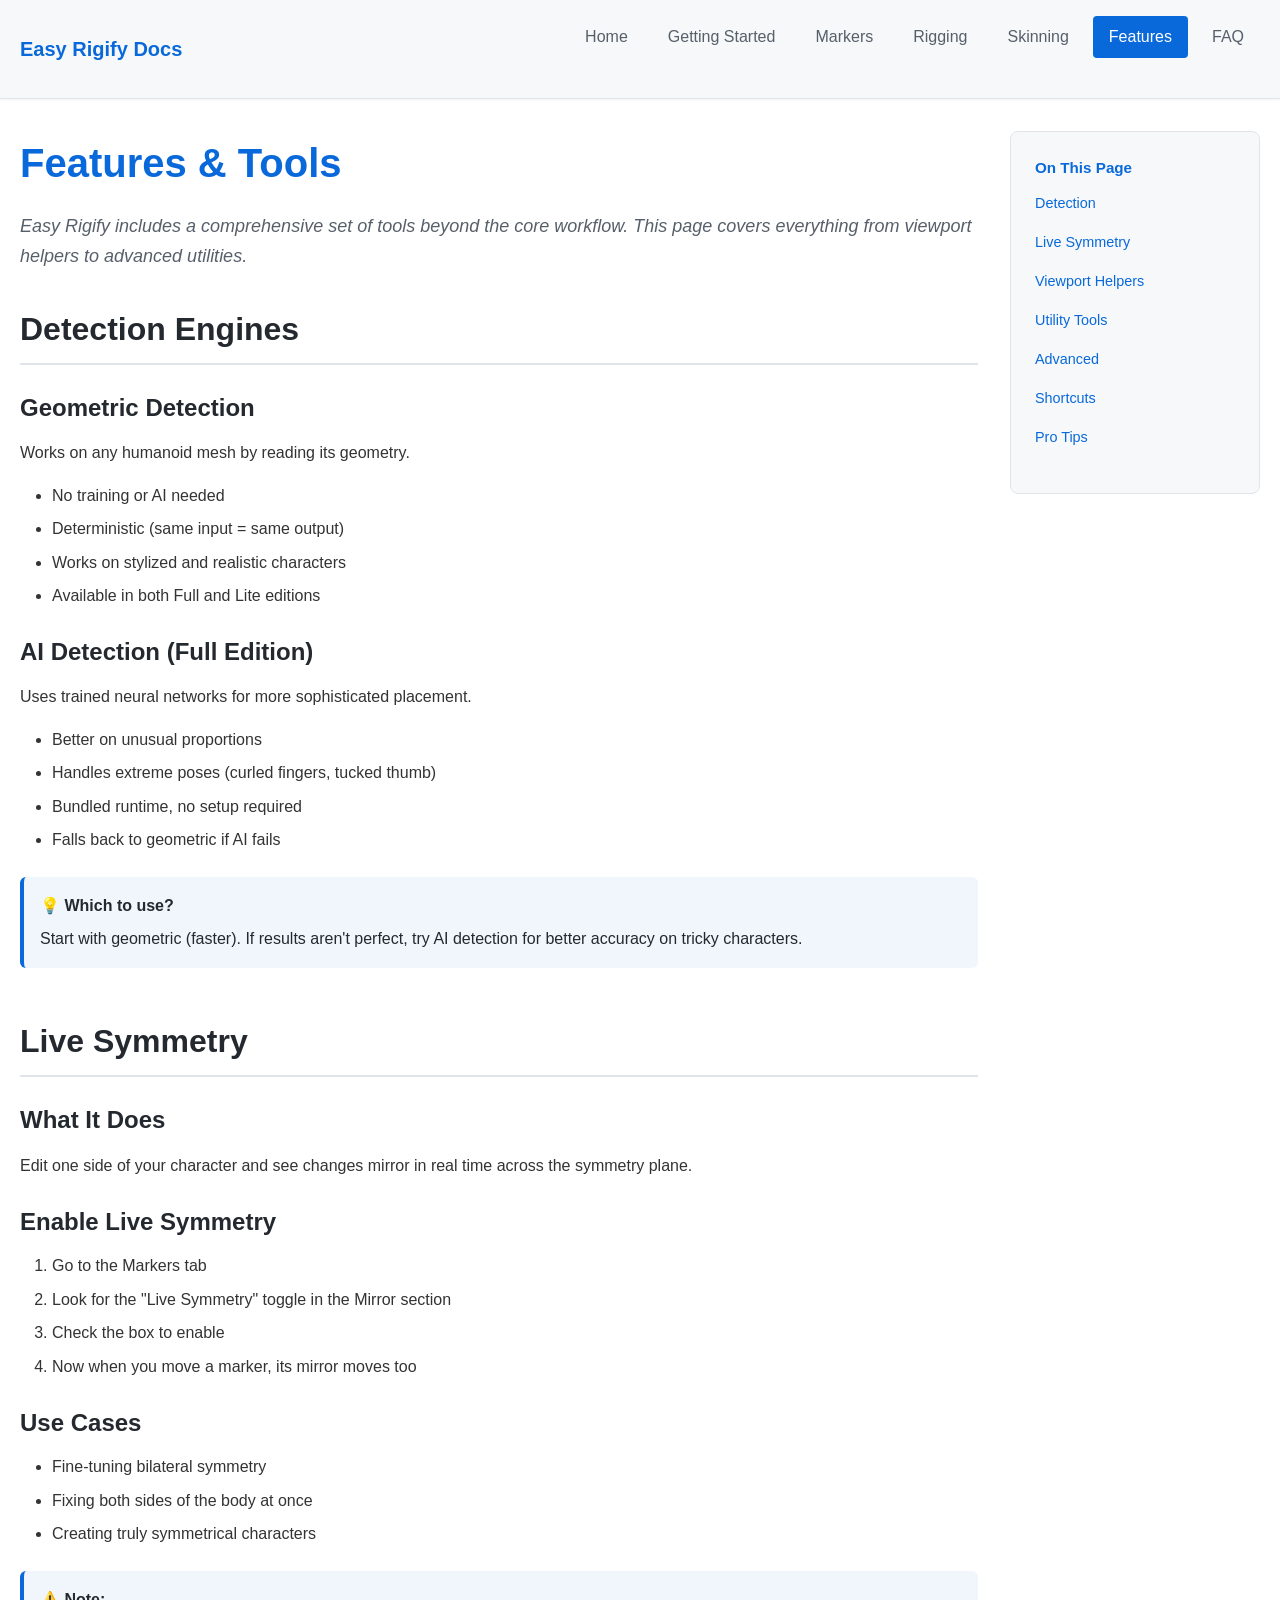
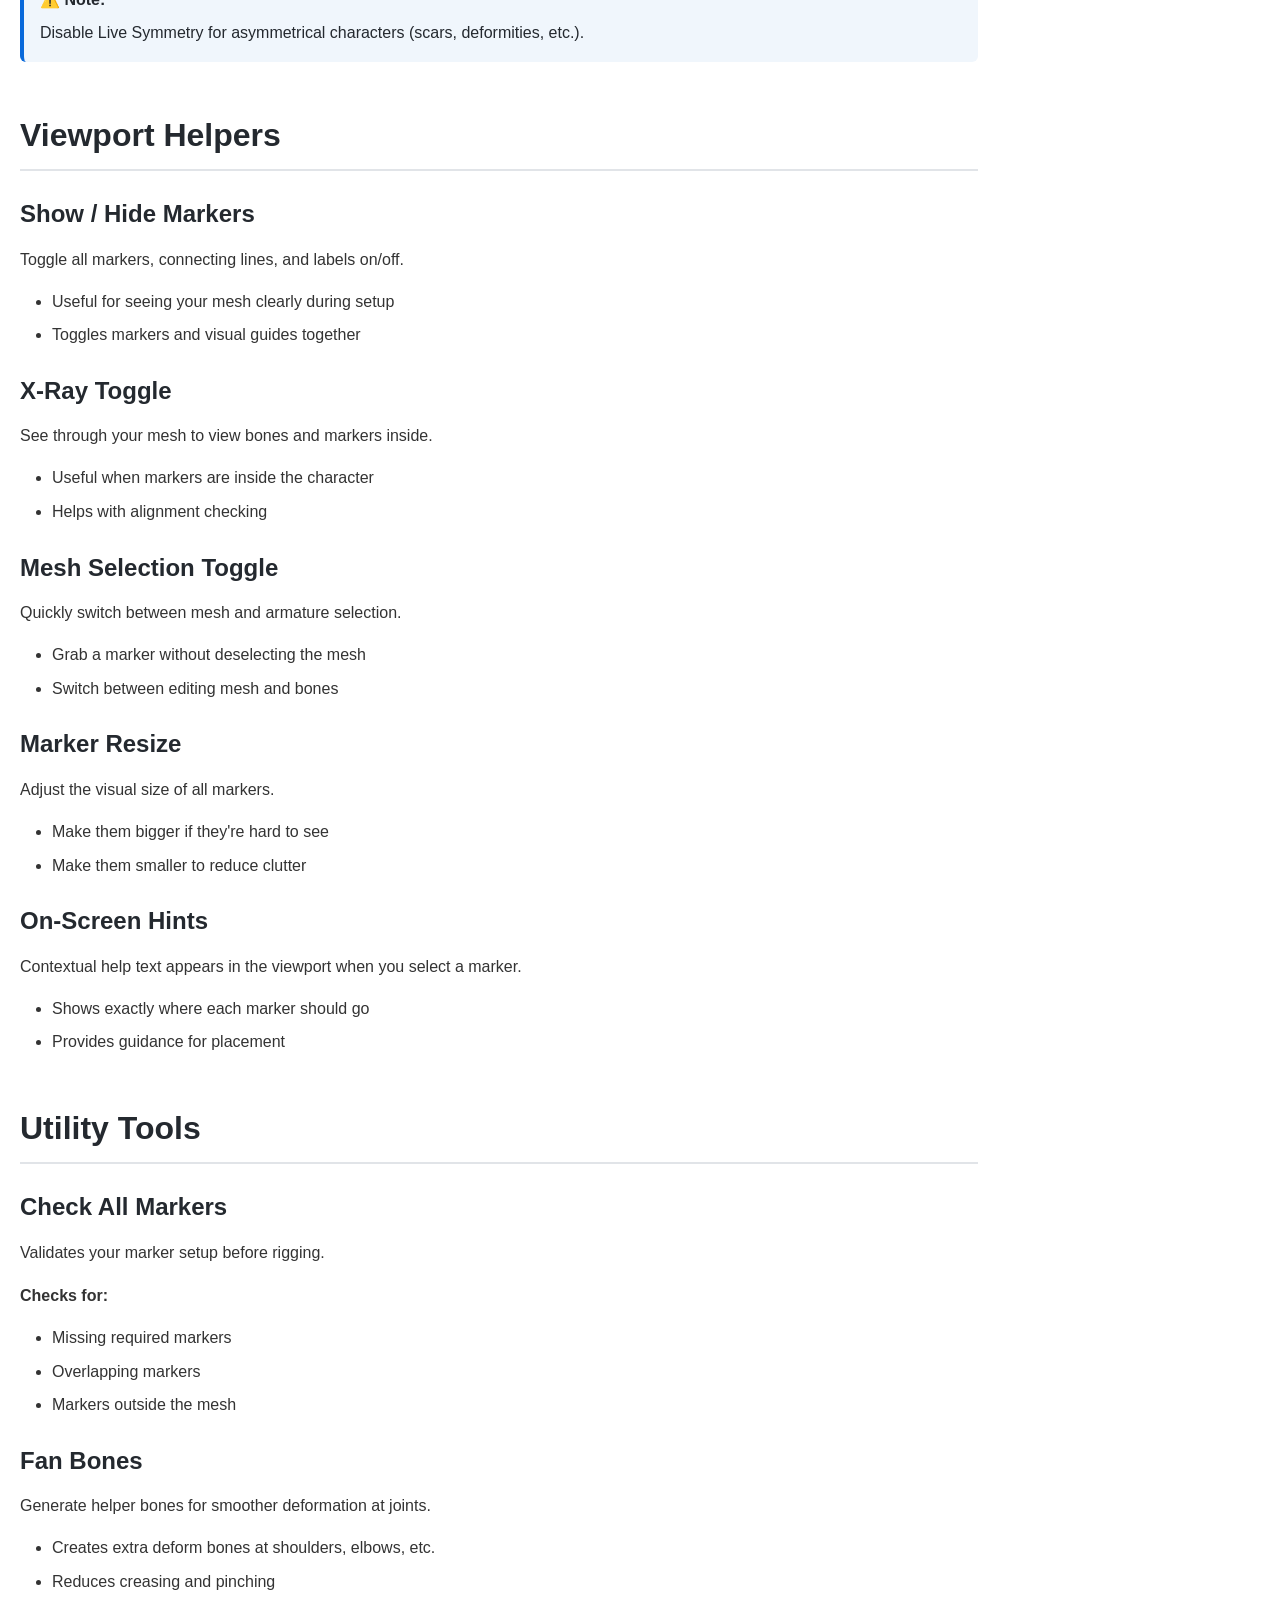
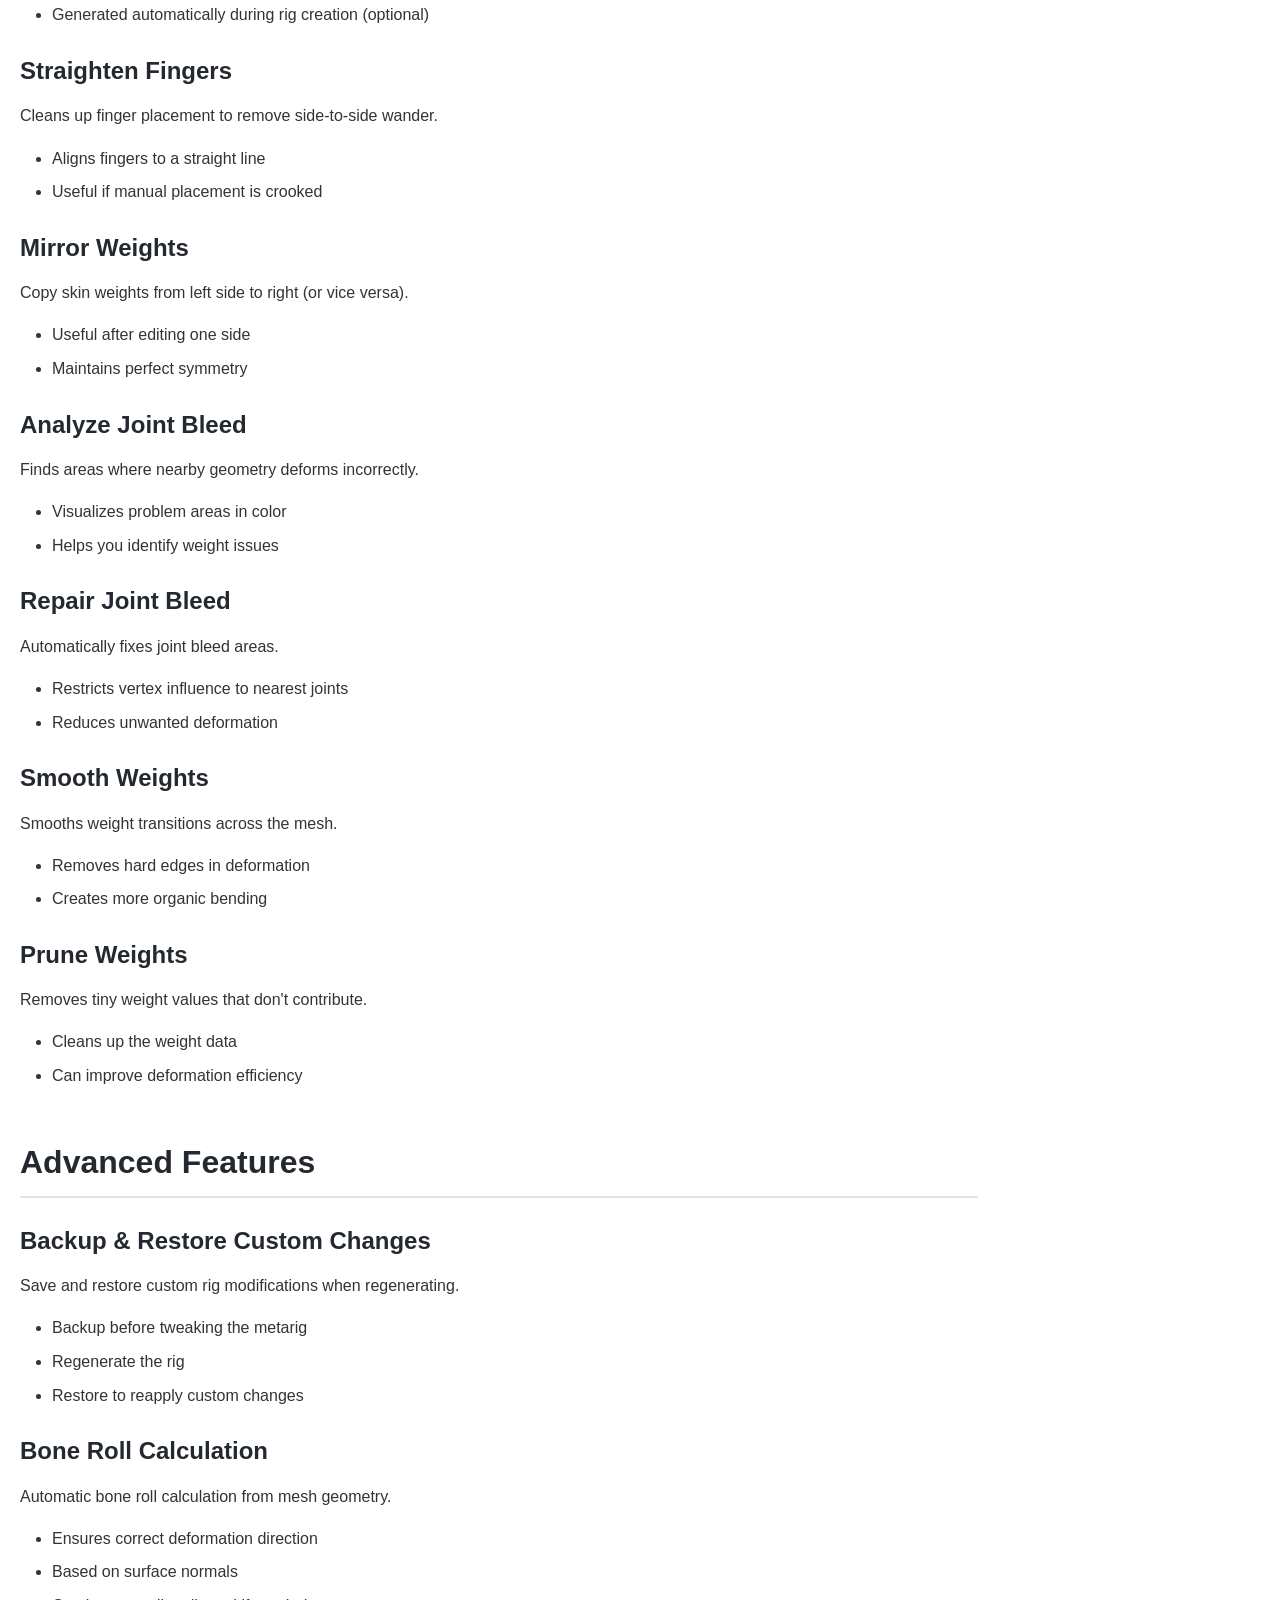
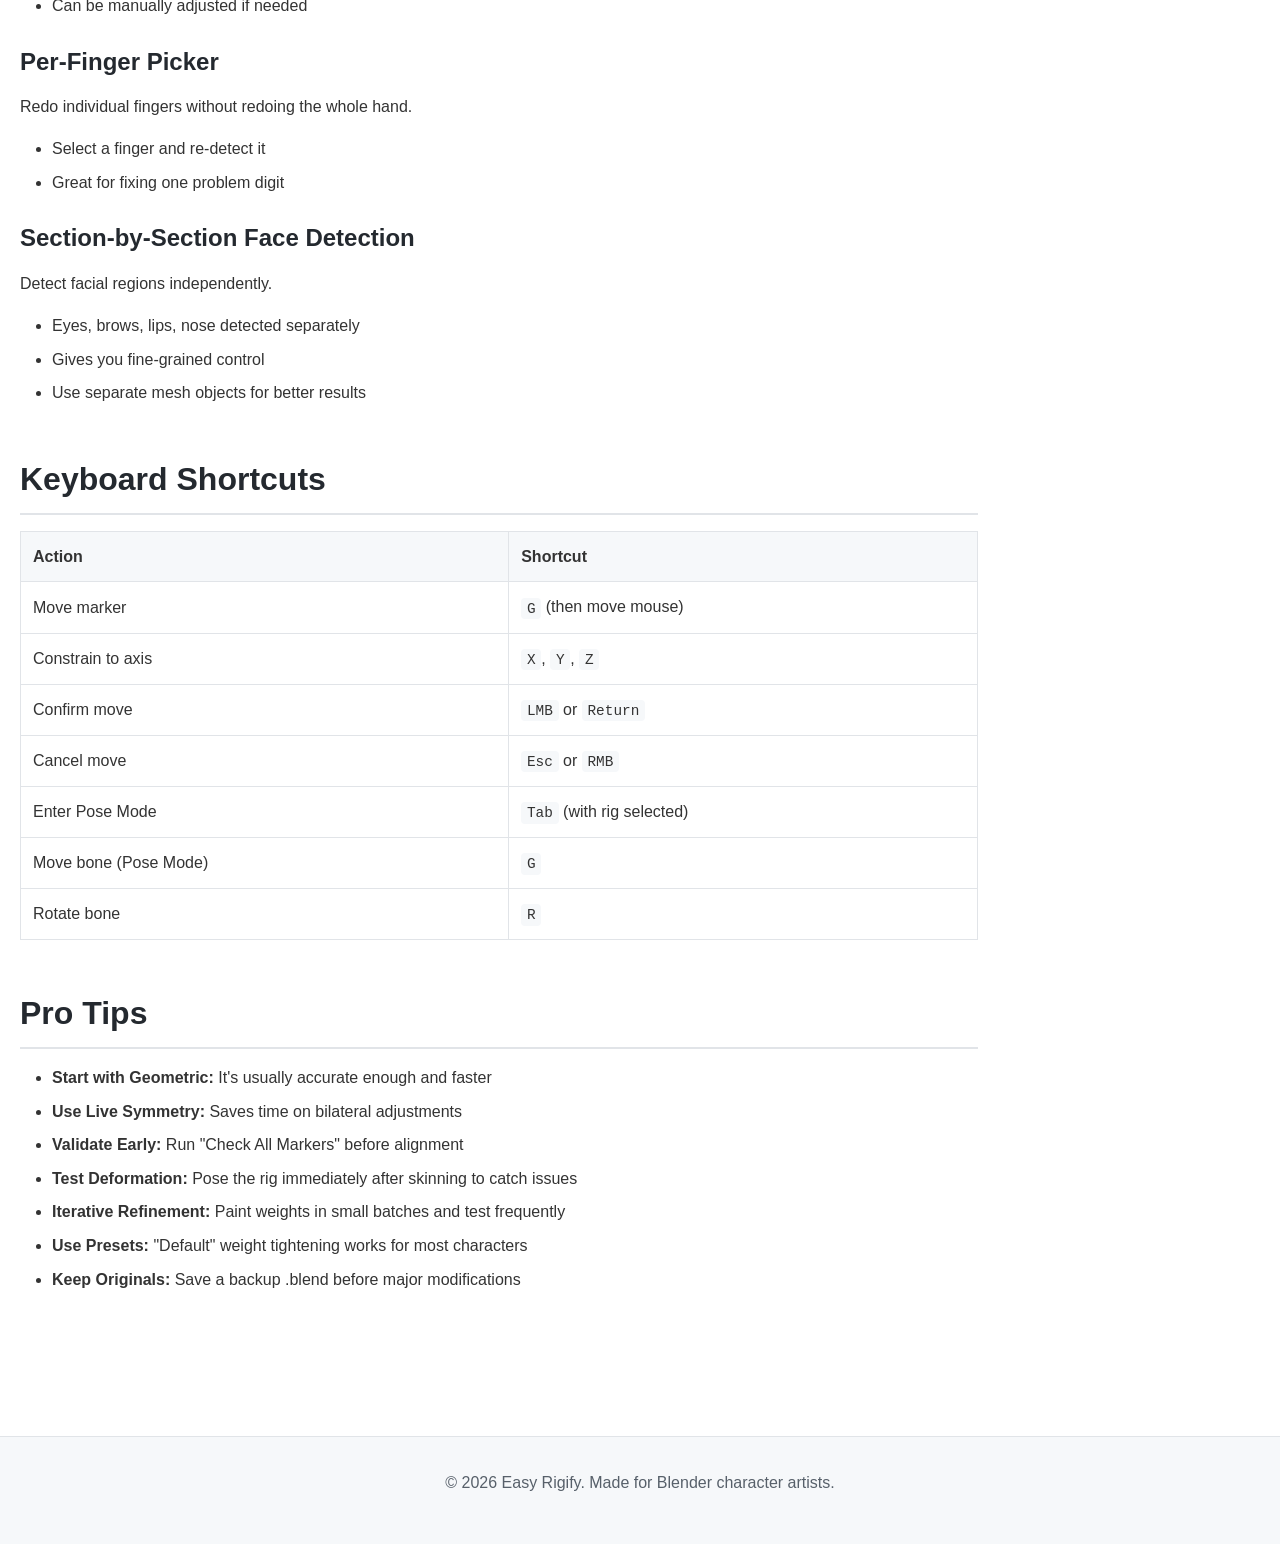
==== docs/features.html @ a33fd64e "Build comprehensive documentation site - Full documentation site with 7 pages:   * Home/intro page w" ====
<!DOCTYPE html>
<html lang="en">
<head>
    <meta charset="UTF-8">
    <meta name="viewport" content="width=device-width, initial-scale=1.0">
    <title>Features - Easy Rigify</title>
    <link rel="stylesheet" href="styles.css">
</head>
<body>
    <nav class="navbar">
        <div class="container">
            <div class="logo">Easy Rigify Docs</div>
            <ul class="nav-links">
                <li><a href="index.html">Home</a></li>
                <li><a href="getting-started.html">Getting Started</a></li>
                <li><a href="markers.html">Markers</a></li>
                <li><a href="rigging.html">Rigging</a></li>
                <li><a href="skinning.html">Skinning</a></li>
                <li><a href="features.html" class="active">Features</a></li>
                <li><a href="troubleshooting.html">FAQ</a></li>
            </ul>
        </div>
    </nav>

    <div class="container main-content">
        <main>
            <h1>Features & Tools</h1>
            <p class="page-intro">Easy Rigify includes a comprehensive set of tools beyond the core workflow. This page covers everything from viewport helpers to advanced utilities.</p>

            <section id="detection">
                <h2>Detection Engines</h2>

                <h3>Geometric Detection</h3>
                <p>Works on any humanoid mesh by reading its geometry.</p>
                <ul>
                    <li>No training or AI needed</li>
                    <li>Deterministic (same input = same output)</li>
                    <li>Works on stylized and realistic characters</li>
                    <li>Available in both Full and Lite editions</li>
                </ul>

                <h3>AI Detection (Full Edition)</h3>
                <p>Uses trained neural networks for more sophisticated placement.</p>
                <ul>
                    <li>Better on unusual proportions</li>
                    <li>Handles extreme poses (curled fingers, tucked thumb)</li>
                    <li>Bundled runtime, no setup required</li>
                    <li>Falls back to geometric if AI fails</li>
                </ul>

                <div class="info-box">
                    <strong>💡 Which to use?</strong> Start with geometric (faster). If results aren't perfect, try AI detection for better accuracy on tricky characters.
                </div>
            </section>

            <section id="symmetry">
                <h2>Live Symmetry</h2>

                <h3>What It Does</h3>
                <p>Edit one side of your character and see changes mirror in real time across the symmetry plane.</p>

                <h3>Enable Live Symmetry</h3>
                <ol>
                    <li>Go to the Markers tab</li>
                    <li>Look for the "Live Symmetry" toggle in the Mirror section</li>
                    <li>Check the box to enable</li>
                    <li>Now when you move a marker, its mirror moves too</li>
                </ol>

                <h3>Use Cases</h3>
                <ul>
                    <li>Fine-tuning bilateral symmetry</li>
                    <li>Fixing both sides of the body at once</li>
                    <li>Creating truly symmetrical characters</li>
                </ul>

                <div class="info-box">
                    <strong>⚠️ Note:</strong> Disable Live Symmetry for asymmetrical characters (scars, deformities, etc.).
                </div>
            </section>

            <section id="helpers">
                <h2>Viewport Helpers</h2>

                <h3>Show / Hide Markers</h3>
                <p>Toggle all markers, connecting lines, and labels on/off.</p>
                <ul>
                    <li>Useful for seeing your mesh clearly during setup</li>
                    <li>Toggles markers and visual guides together</li>
                </ul>

                <h3>X-Ray Toggle</h3>
                <p>See through your mesh to view bones and markers inside.</p>
                <ul>
                    <li>Useful when markers are inside the character</li>
                    <li>Helps with alignment checking</li>
                </ul>

                <h3>Mesh Selection Toggle</h3>
                <p>Quickly switch between mesh and armature selection.</p>
                <ul>
                    <li>Grab a marker without deselecting the mesh</li>
                    <li>Switch between editing mesh and bones</li>
                </ul>

                <h3>Marker Resize</h3>
                <p>Adjust the visual size of all markers.</p>
                <ul>
                    <li>Make them bigger if they're hard to see</li>
                    <li>Make them smaller to reduce clutter</li>
                </ul>

                <h3>On-Screen Hints</h3>
                <p>Contextual help text appears in the viewport when you select a marker.</p>
                <ul>
                    <li>Shows exactly where each marker should go</li>
                    <li>Provides guidance for placement</li>
                </ul>
            </section>

            <section id="tools">
                <h2>Utility Tools</h2>

                <h3>Check All Markers</h3>
                <p>Validates your marker setup before rigging.</p>
                <p><strong>Checks for:</strong></p>
                <ul>
                    <li>Missing required markers</li>
                    <li>Overlapping markers</li>
                    <li>Markers outside the mesh</li>
                </ul>

                <h3>Fan Bones</h3>
                <p>Generate helper bones for smoother deformation at joints.</p>
                <ul>
                    <li>Creates extra deform bones at shoulders, elbows, etc.</li>
                    <li>Reduces creasing and pinching</li>
                    <li>Generated automatically during rig creation (optional)</li>
                </ul>

                <h3>Straighten Fingers</h3>
                <p>Cleans up finger placement to remove side-to-side wander.</p>
                <ul>
                    <li>Aligns fingers to a straight line</li>
                    <li>Useful if manual placement is crooked</li>
                </ul>

                <h3>Mirror Weights</h3>
                <p>Copy skin weights from left side to right (or vice versa).</p>
                <ul>
                    <li>Useful after editing one side</li>
                    <li>Maintains perfect symmetry</li>
                </ul>

                <h3>Analyze Joint Bleed</h3>
                <p>Finds areas where nearby geometry deforms incorrectly.</p>
                <ul>
                    <li>Visualizes problem areas in color</li>
                    <li>Helps you identify weight issues</li>
                </ul>

                <h3>Repair Joint Bleed</h3>
                <p>Automatically fixes joint bleed areas.</p>
                <ul>
                    <li>Restricts vertex influence to nearest joints</li>
                    <li>Reduces unwanted deformation</li>
                </ul>

                <h3>Smooth Weights</h3>
                <p>Smooths weight transitions across the mesh.</p>
                <ul>
                    <li>Removes hard edges in deformation</li>
                    <li>Creates more organic bending</li>
                </ul>

                <h3>Prune Weights</h3>
                <p>Removes tiny weight values that don't contribute.</p>
                <ul>
                    <li>Cleans up the weight data</li>
                    <li>Can improve deformation efficiency</li>
                </ul>
            </section>

            <section id="advanced">
                <h2>Advanced Features</h2>

                <h3>Backup & Restore Custom Changes</h3>
                <p>Save and restore custom rig modifications when regenerating.</p>
                <ul>
                    <li>Backup before tweaking the metarig</li>
                    <li>Regenerate the rig</li>
                    <li>Restore to reapply custom changes</li>
                </ul>

                <h3>Bone Roll Calculation</h3>
                <p>Automatic bone roll calculation from mesh geometry.</p>
                <ul>
                    <li>Ensures correct deformation direction</li>
                    <li>Based on surface normals</li>
                    <li>Can be manually adjusted if needed</li>
                </ul>

                <h3>Per-Finger Picker</h3>
                <p>Redo individual fingers without redoing the whole hand.</p>
                <ul>
                    <li>Select a finger and re-detect it</li>
                    <li>Great for fixing one problem digit</li>
                </ul>

                <h3>Section-by-Section Face Detection</h3>
                <p>Detect facial regions independently.</p>
                <ul>
                    <li>Eyes, brows, lips, nose detected separately</li>
                    <li>Gives you fine-grained control</li>
                    <li>Use separate mesh objects for better results</li>
                </ul>
            </section>

            <section id="keyboard">
                <h2>Keyboard Shortcuts</h2>
                <table>
                    <thead>
                        <tr>
                            <th>Action</th>
                            <th>Shortcut</th>
                        </tr>
                    </thead>
                    <tbody>
                        <tr>
                            <td>Move marker</td>
                            <td><code>G</code> (then move mouse)</td>
                        </tr>
                        <tr>
                            <td>Constrain to axis</td>
                            <td><code>X</code>, <code>Y</code>, <code>Z</code></td>
                        </tr>
                        <tr>
                            <td>Confirm move</td>
                            <td><code>LMB</code> or <code>Return</code></td>
                        </tr>
                        <tr>
                            <td>Cancel move</td>
                            <td><code>Esc</code> or <code>RMB</code></td>
                        </tr>
                        <tr>
                            <td>Enter Pose Mode</td>
                            <td><code>Tab</code> (with rig selected)</td>
                        </tr>
                        <tr>
                            <td>Move bone (Pose Mode)</td>
                            <td><code>G</code></td>
                        </tr>
                        <tr>
                            <td>Rotate bone</td>
                            <td><code>R</code></td>
                        </tr>
                    </tbody>
                </table>
            </section>

            <section id="tips">
                <h2>Pro Tips</h2>
                <ul>
                    <li><strong>Start with Geometric:</strong> It's usually accurate enough and faster</li>
                    <li><strong>Use Live Symmetry:</strong> Saves time on bilateral adjustments</li>
                    <li><strong>Validate Early:</strong> Run "Check All Markers" before alignment</li>
                    <li><strong>Test Deformation:</strong> Pose the rig immediately after skinning to catch issues</li>
                    <li><strong>Iterative Refinement:</strong> Paint weights in small batches and test frequently</li>
                    <li><strong>Use Presets:</strong> "Default" weight tightening works for most characters</li>
                    <li><strong>Keep Originals:</strong> Save a backup .blend before major modifications</li>
                </ul>
            </section>

        </main>

        <aside class="sidebar">
            <div class="sidebar-section">
                <h4>On This Page</h4>
                <ul>
                    <li><a href="#detection">Detection</a></li>
                    <li><a href="#symmetry">Live Symmetry</a></li>
                    <li><a href="#helpers">Viewport Helpers</a></li>
                    <li><a href="#tools">Utility Tools</a></li>
                    <li><a href="#advanced">Advanced</a></li>
                    <li><a href="#keyboard">Shortcuts</a></li>
                    <li><a href="#tips">Pro Tips</a></li>
                </ul>
            </div>
        </aside>
    </div>

    <footer>
        <div class="container">
            <p>&copy; 2026 Easy Rigify. Made for Blender character artists.</p>
        </div>
    </footer>
</body>
</html>
---- docs/styles.css ----
* {
    margin: 0;
    padding: 0;
    box-sizing: border-box;
}

html {
    scroll-behavior: smooth;
}

body {
    font-family: -apple-system, BlinkMacSystemFont, 'Segoe UI', Roboto, Oxygen, Ubuntu, Cantarell, sans-serif;
    line-height: 1.6;
    color: #333;
    background-color: #fff;
}

@media (prefers-color-scheme: dark) {
    body {
        background-color: #0d1117;
        color: #e6edf3;
    }
}

/* Typography */
h1 {
    font-size: 2.5rem;
    margin-bottom: 1rem;
    color: #0969da;
}

@media (prefers-color-scheme: dark) {
    h1 {
        color: #58a6ff;
    }
}

h2 {
    font-size: 2rem;
    margin-top: 2rem;
    margin-bottom: 1rem;
    color: #24292f;
    border-bottom: 2px solid #e1e4e8;
    padding-bottom: 0.5rem;
}

@media (prefers-color-scheme: dark) {
    h2 {
        color: #e6edf3;
        border-bottom-color: #30363d;
    }
}

h3 {
    font-size: 1.5rem;
    margin-top: 1.5rem;
    margin-bottom: 0.75rem;
    color: #24292f;
}

@media (prefers-color-scheme: dark) {
    h3 {
        color: #e6edf3;
    }
}

h4 {
    font-size: 1.125rem;
    margin-top: 1rem;
    margin-bottom: 0.5rem;
    font-weight: 600;
}

p {
    margin-bottom: 1rem;
    line-height: 1.7;
}

a {
    color: #0969da;
    text-decoration: none;
}

@media (prefers-color-scheme: dark) {
    a {
        color: #58a6ff;
    }
}

a:hover {
    text-decoration: underline;
}

code {
    background-color: #f6f8fa;
    padding: 0.2em 0.4em;
    border-radius: 4px;
    font-family: 'Monaco', 'Courier New', monospace;
    font-size: 0.9em;
}

@media (prefers-color-scheme: dark) {
    code {
        background-color: #161b22;
        color: #d2d2d2;
    }
}

ul, ol {
    margin-left: 2rem;
    margin-bottom: 1rem;
}

li {
    margin-bottom: 0.5rem;
}

table {
    width: 100%;
    border-collapse: collapse;
    margin-bottom: 1.5rem;
}

thead {
    background-color: #f6f8fa;
}

@media (prefers-color-scheme: dark) {
    thead {
        background-color: #161b22;
    }
}

th, td {
    border: 1px solid #e1e4e8;
    padding: 0.75rem;
    text-align: left;
}

@media (prefers-color-scheme: dark) {
    th, td {
        border-color: #30363d;
    }
}

/* Navigation */
.navbar {
    background-color: #f6f8fa;
    border-bottom: 1px solid #e1e4e8;
    position: sticky;
    top: 0;
    z-index: 100;
    box-shadow: 0 1px 3px rgba(0, 0, 0, 0.05);
}

@media (prefers-color-scheme: dark) {
    .navbar {
        background-color: #161b22;
        border-bottom-color: #30363d;
    }
}

.navbar .container {
    display: flex;
    justify-content: space-between;
    align-items: center;
    padding: 1rem 20px;
}

.logo {
    font-size: 1.25rem;
    font-weight: 700;
    color: #0969da;
}

@media (prefers-color-scheme: dark) {
    .logo {
        color: #58a6ff;
    }
}

.nav-links {
    display: flex;
    list-style: none;
    gap: 0.5rem;
    flex-wrap: wrap;
}

.nav-links a {
    padding: 0.5rem 1rem;
    display: inline-block;
    border-radius: 4px;
    transition: all 0.2s;
    color: #57606a;
}

@media (prefers-color-scheme: dark) {
    .nav-links a {
        color: #8b949e;
    }
}

.nav-links a:hover,
.nav-links a.active {
    background-color: #0969da;
    color: white;
}

@media (prefers-color-scheme: dark) {
    .nav-links a:hover,
    .nav-links a.active {
        background-color: #58a6ff;
        color: #0d1117;
    }
}

/* Container */
.container {
    max-width: 1400px;
    margin: 0 auto;
    padding: 0 20px;
}

/* Main Content Layout */
.main-content {
    display: grid;
    grid-template-columns: 1fr 250px;
    gap: 2rem;
    padding: 2rem 20px;
    max-width: 1400px;
    margin: 0 auto;
}

@media (max-width: 1024px) {
    .main-content {
        grid-template-columns: 1fr;
    }

    .sidebar {
        display: none;
    }
}

/* Main Content */
main {
    min-height: 60vh;
}

.page-intro {
    font-size: 1.125rem;
    color: #57606a;
    margin-bottom: 2rem;
    font-style: italic;
}

@media (prefers-color-scheme: dark) {
    .page-intro {
        color: #8b949e;
    }
}

section {
    margin-bottom: 3rem;
}

/* Hero Docs */
.hero-docs {
    text-align: center;
    padding: 2rem 0;
    border-bottom: 2px solid #e1e4e8;
    margin-bottom: 3rem;
}

@media (prefers-color-scheme: dark) {
    .hero-docs {
        border-bottom-color: #30363d;
    }
}

.hero-docs h1 {
    margin-bottom: 0.5rem;
}

.hero-docs .subtitle {
    font-size: 1.25rem;
    color: #57606a;
}

@media (prefers-color-scheme: dark) {
    .hero-docs .subtitle {
        color: #8b949e;
    }
}

/* Quick Links */
.quick-links {
    display: grid;
    grid-template-columns: repeat(auto-fit, minmax(250px, 1fr));
    gap: 1.5rem;
    margin: 2rem 0;
}

.link-card {
    background-color: #f6f8fa;
    padding: 1.5rem;
    border-radius: 8px;
    border-left: 4px solid #0969da;
    transition: transform 0.2s, box-shadow 0.2s;
}

@media (prefers-color-scheme: dark) {
    .link-card {
        background-color: #161b22;
        border-left-color: #58a6ff;
    }
}

.link-card:hover {
    transform: translateY(-2px);
    box-shadow: 0 4px 12px rgba(0, 0, 0, 0.1);
}

@media (prefers-color-scheme: dark) {
    .link-card:hover {
        box-shadow: 0 4px 12px rgba(88, 166, 255, 0.1);
    }
}

.link-card h3 {
    margin-top: 0;
    font-size: 1.125rem;
}

.link-card p {
    color: #57606a;
    font-size: 0.9rem;
    margin-bottom: 1rem;
}

@media (prefers-color-scheme: dark) {
    .link-card p {
        color: #8b949e;
    }
}

/* Section Grid */
.section-grid {
    display: grid;
    grid-template-columns: repeat(auto-fit, minmax(250px, 1fr));
    gap: 1.5rem;
    margin: 2rem 0;
}

.section-card {
    background-color: #f6f8fa;
    padding: 1.5rem;
    border-radius: 8px;
    border: 1px solid #e1e4e8;
}

@media (prefers-color-scheme: dark) {
    .section-card {
        background-color: #161b22;
        border-color: #30363d;
    }
}

.section-card h3 {
    margin-top: 0;
    color: #0969da;
    font-size: 1.125rem;
}

@media (prefers-color-scheme: dark) {
    .section-card h3 {
        color: #58a6ff;
    }
}

.section-card ul {
    margin-left: 0;
    list-style: none;
}

.section-card li {
    margin-bottom: 0.5rem;
}

.section-card li:before {
    content: "→ ";
    color: #0969da;
    font-weight: bold;
}

@media (prefers-color-scheme: dark) {
    .section-card li:before {
        color: #58a6ff;
    }
}

/* Key Features */
.key-features {
    background-color: #f6f8fa;
    padding: 2rem;
    border-radius: 8px;
    margin: 2rem 0;
}

@media (prefers-color-scheme: dark) {
    .key-features {
        background-color: #161b22;
    }
}

.features-list {
    display: grid;
    grid-template-columns: repeat(auto-fit, minmax(300px, 1fr));
    gap: 1.5rem;
    margin-top: 1.5rem;
}

.feature-item {
    display: flex;
    gap: 1rem;
}

.feature-icon {
    font-size: 1.75rem;
    flex-shrink: 0;
}

.feature-item h4 {
    margin-top: 0;
}

/* Versions */
.version-grid {
    display: grid;
    grid-template-columns: repeat(auto-fit, minmax(300px, 1fr));
    gap: 1.5rem;
    margin: 2rem 0;
}

.version-card {
    border: 2px solid #e1e4e8;
    border-radius: 8px;
    padding: 2rem;
    text-align: center;
}

@media (prefers-color-scheme: dark) {
    .version-card {
        border-color: #30363d;
    }
}

.version-card h3 {
    margin-top: 0;
    font-size: 1.5rem;
}

.version-card .badge {
    display: inline-block;
    padding: 0.25rem 0.75rem;
    border-radius: 20px;
    font-size: 0.875rem;
    font-weight: 600;
    margin-bottom: 1rem;
}

.version-card.full .badge {
    background-color: #dafbe1;
    color: #033a16;
}

@media (prefers-color-scheme: dark) {
    .version-card.full .badge {
        background-color: #1a3a1a;
        color: #85e89d;
    }
}

.version-card.lite .badge {
    background-color: #fff8c5;
    color: #33210e;
}

@media (prefers-color-scheme: dark) {
    .version-card.lite .badge {
        background-color: #3a2f1a;
        color: #d29922;
    }
}

.version-card ul {
    list-style: none;
    margin-left: 0;
    text-align: left;
}

.version-card li {
    padding: 0.5rem 0;
}

.version-card .note {
    color: #57606a;
    font-size: 0.875rem;
    margin-top: 1rem;
}

@media (prefers-color-scheme: dark) {
    .version-card .note {
        color: #8b949e;
    }
}

/* Edition Comparison */
.edition-comparison {
    overflow-x: auto;
    margin: 1.5rem 0;
}

/* Info & Alert Boxes */
.info-box, .warning-box, .success-box {
    padding: 1rem;
    border-radius: 6px;
    margin: 1.5rem 0;
    border-left: 4px solid;
}

.info-box {
    background-color: #f0f6fc;
    border-left-color: #0969da;
    color: #24292f;
}

@media (prefers-color-scheme: dark) {
    .info-box {
        background-color: #0d2a47;
        border-left-color: #58a6ff;
        color: #e6edf3;
    }
}

.warning-box {
    background-color: #fff8c5;
    border-left-color: #d29922;
    color: #24292f;
}

@media (prefers-color-scheme: dark) {
    .warning-box {
        background-color: #3a2f1a;
        border-left-color: #d29922;
        color: #e6edf3;
    }
}

.success-box {
    background-color: #dafbe1;
    border-left-color: #1a7f37;
    color: #24292f;
}

@media (prefers-color-scheme: dark) {
    .success-box {
        background-color: #1a3a1a;
        border-left-color: #85e89d;
        color: #e6edf3;
    }
}

.info-box strong, .warning-box strong, .success-box strong {
    display: block;
    margin-bottom: 0.5rem;
}

/* FAQ */
.faq-item {
    background-color: #f6f8fa;
    padding: 1.5rem;
    border-radius: 8px;
    margin-bottom: 1rem;
    border-left: 4px solid #0969da;
}

@media (prefers-color-scheme: dark) {
    .faq-item {
        background-color: #161b22;
        border-left-color: #58a6ff;
    }
}

.faq-item h3 {
    margin-top: 0;
    font-size: 1.125rem;
}

.faq-item p {
    margin-bottom: 0.5rem;
}

/* Sidebar */
.sidebar {
    position: sticky;
    top: 80px;
    height: fit-content;
}

.sidebar-section {
    background-color: #f6f8fa;
    padding: 1.5rem;
    border-radius: 8px;
    margin-bottom: 1.5rem;
    border: 1px solid #e1e4e8;
}

@media (prefers-color-scheme: dark) {
    .sidebar-section {
        background-color: #161b22;
        border-color: #30363d;
    }
}

.sidebar-section h4 {
    margin-top: 0;
    color: #0969da;
    font-size: 0.95rem;
}

@media (prefers-color-scheme: dark) {
    .sidebar-section h4 {
        color: #58a6ff;
    }
}

.sidebar-section ul {
    list-style: none;
    margin-left: 0;
}

.sidebar-section li {
    margin-bottom: 0.5rem;
}

.sidebar-section a {
    font-size: 0.9rem;
    display: block;
    padding: 0.25rem 0;
}

/* Footer */
footer {
    background-color: #f6f8fa;
    border-top: 1px solid #e1e4e8;
    padding: 2rem 0;
    text-align: center;
    color: #57606a;
    margin-top: 4rem;
}

@media (prefers-color-scheme: dark) {
    footer {
        background-color: #161b22;
        border-top-color: #30363d;
        color: #8b949e;
    }
}

/* Responsive */
@media (max-width: 768px) {
    h1 {
        font-size: 1.75rem;
    }

    h2 {
        font-size: 1.35rem;
    }

    .nav-links {
        gap: 0.25rem;
    }

    .nav-links a {
        padding: 0.4rem 0.7rem;
        font-size: 0.9rem;
    }

    .quick-links,
    .section-grid,
    .features-list,
    .version-grid {
        grid-template-columns: 1fr;
    }
}

/* Print */
@media print {
    .navbar, footer, .sidebar {
        display: none;
    }

    .main-content {
        display: block;
        padding: 0;
    }
}
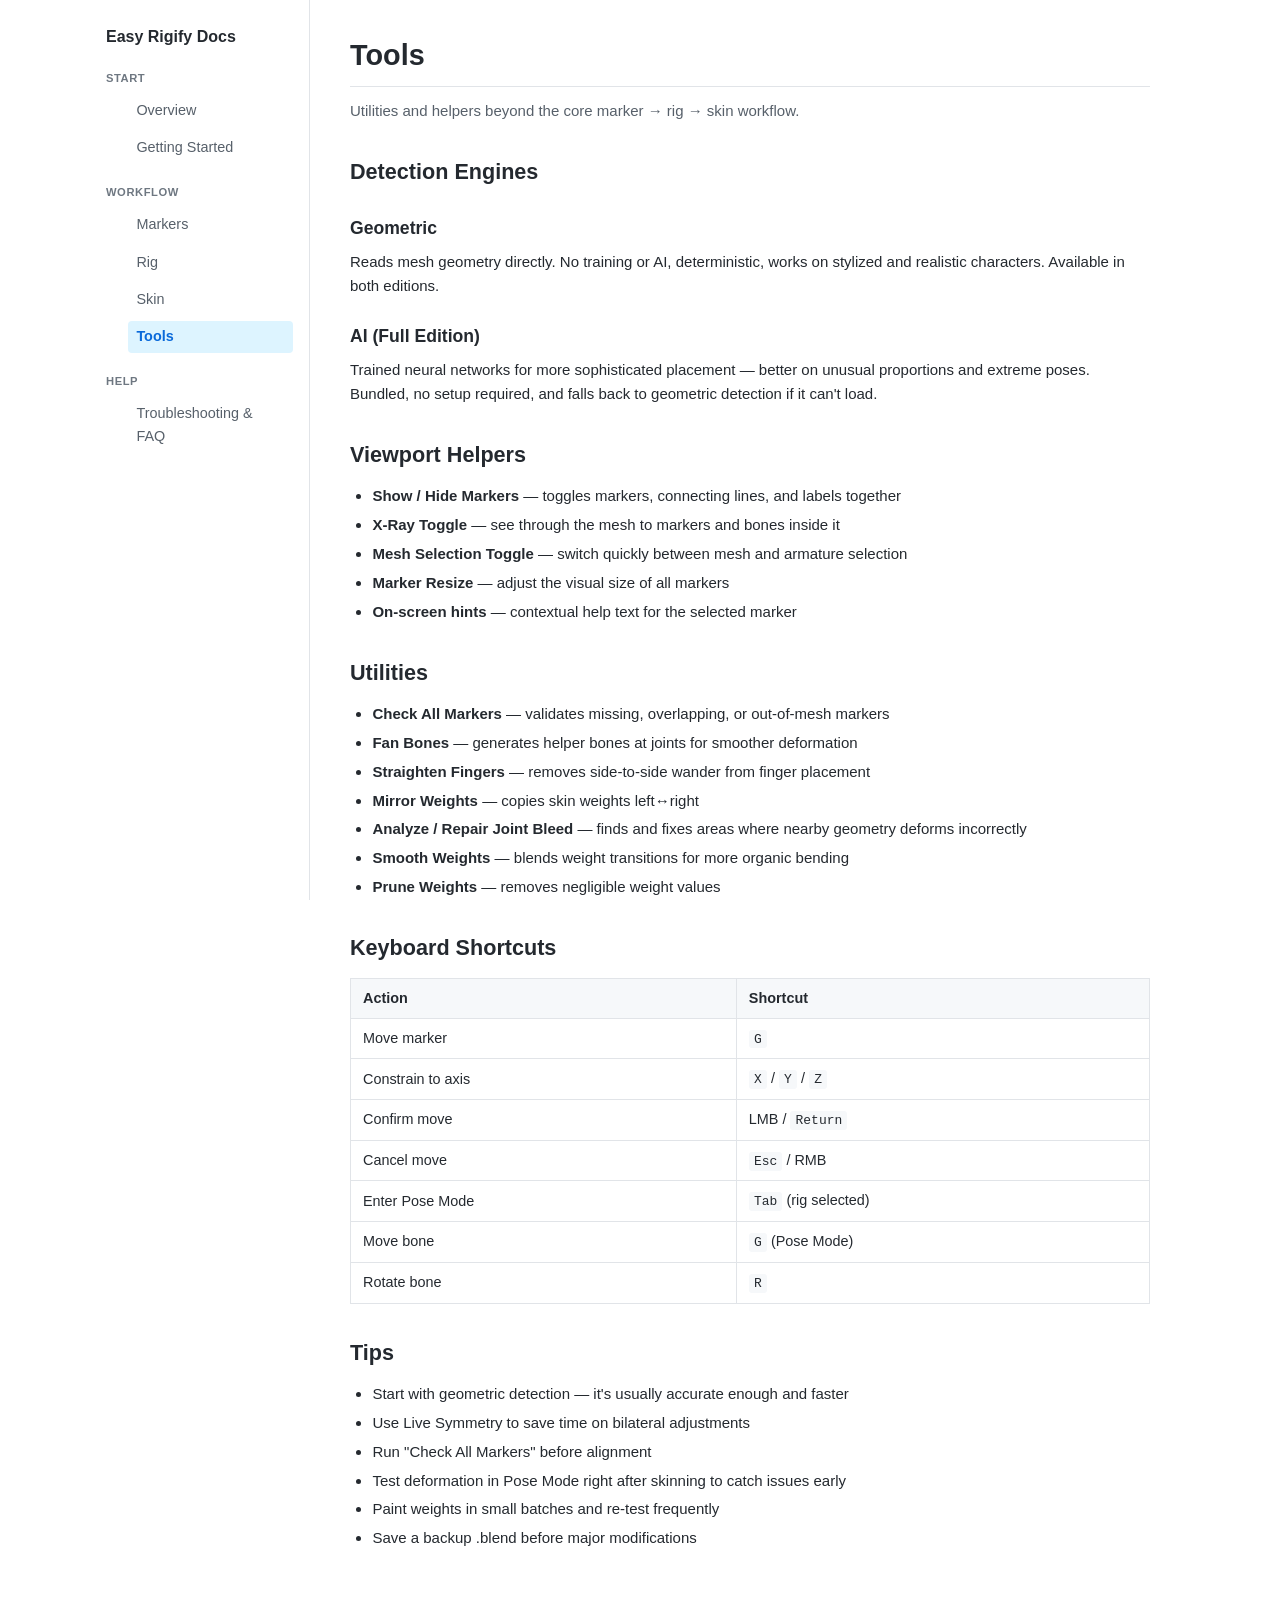
==== commit 0012b12c: "Simplify docs site to a plain reference (ARP-style), wire Help buttons to it - Replace marketing-sit" ====
--- a/docs/features.html
+++ b/docs/features.html
@@ -3,216 +3,66 @@
 <head>
     <meta charset="UTF-8">
     <meta name="viewport" content="width=device-width, initial-scale=1.0">
-    <title>Features - Easy Rigify</title>
+    <title>Tools - Easy Rigify</title>
     <link rel="stylesheet" href="styles.css">
 </head>
 <body>
-    <nav class="navbar">
-        <div class="container">
-            <div class="logo">Easy Rigify Docs</div>
-            <ul class="nav-links">
-                <li><a href="index.html">Home</a></li>
+    <div class="layout">
+        <nav class="sidenav">
+            <a href="index.html" class="title">Easy Rigify Docs</a>
+            <h5>Start</h5>
+            <ul>
+                <li><a href="index.html">Overview</a></li>
                 <li><a href="getting-started.html">Getting Started</a></li>
+            </ul>
+            <h5>Workflow</h5>
+            <ul>
                 <li><a href="markers.html">Markers</a></li>
-                <li><a href="rigging.html">Rigging</a></li>
-                <li><a href="skinning.html">Skinning</a></li>
-                <li><a href="features.html" class="active">Features</a></li>
-                <li><a href="troubleshooting.html">FAQ</a></li>
+                <li><a href="rigging.html">Rig</a></li>
+                <li><a href="skinning.html">Skin</a></li>
+                <li><a href="features.html" class="active">Tools</a></li>
             </ul>
-        </div>
-    </nav>
+            <h5>Help</h5>
+            <ul>
+                <li><a href="troubleshooting.html">Troubleshooting &amp; FAQ</a></li>
+            </ul>
+        </nav>
 
-    <div class="container main-content">
-        <main>
-            <h1>Features & Tools</h1>
-            <p class="page-intro">Easy Rigify includes a comprehensive set of tools beyond the core workflow. This page covers everything from viewport helpers to advanced utilities.</p>
+        <div class="content">
+            <h1>Tools</h1>
+            <p class="intro">Utilities and helpers beyond the core marker → rig → skin workflow.</p>
 
             <section id="detection">
                 <h2>Detection Engines</h2>
 
-                <h3>Geometric Detection</h3>
-                <p>Works on any humanoid mesh by reading its geometry.</p>
-                <ul>
-                    <li>No training or AI needed</li>
-                    <li>Deterministic (same input = same output)</li>
-                    <li>Works on stylized and realistic characters</li>
-                    <li>Available in both Full and Lite editions</li>
-                </ul>
+                <h3>Geometric</h3>
+                <p>Reads mesh geometry directly. No training or AI, deterministic, works on stylized and realistic characters. Available in both editions.</p>
 
-                <h3>AI Detection (Full Edition)</h3>
-                <p>Uses trained neural networks for more sophisticated placement.</p>
-                <ul>
-                    <li>Better on unusual proportions</li>
-                    <li>Handles extreme poses (curled fingers, tucked thumb)</li>
-                    <li>Bundled runtime, no setup required</li>
-                    <li>Falls back to geometric if AI fails</li>
-                </ul>
-
-                <div class="info-box">
-                    <strong>💡 Which to use?</strong> Start with geometric (faster). If results aren't perfect, try AI detection for better accuracy on tricky characters.
-                </div>
-            </section>
-
-            <section id="symmetry">
-                <h2>Live Symmetry</h2>
-
-                <h3>What It Does</h3>
-                <p>Edit one side of your character and see changes mirror in real time across the symmetry plane.</p>
-
-                <h3>Enable Live Symmetry</h3>
-                <ol>
-                    <li>Go to the Markers tab</li>
-                    <li>Look for the "Live Symmetry" toggle in the Mirror section</li>
-                    <li>Check the box to enable</li>
-                    <li>Now when you move a marker, its mirror moves too</li>
-                </ol>
-
-                <h3>Use Cases</h3>
-                <ul>
-                    <li>Fine-tuning bilateral symmetry</li>
-                    <li>Fixing both sides of the body at once</li>
-                    <li>Creating truly symmetrical characters</li>
-                </ul>
-
-                <div class="info-box">
-                    <strong>⚠️ Note:</strong> Disable Live Symmetry for asymmetrical characters (scars, deformities, etc.).
-                </div>
+                <h3>AI (Full Edition)</h3>
+                <p>Trained neural networks for more sophisticated placement — better on unusual proportions and extreme poses. Bundled, no setup required, and falls back to geometric detection if it can't load.</p>
             </section>
 
             <section id="helpers">
                 <h2>Viewport Helpers</h2>
-
-                <h3>Show / Hide Markers</h3>
-                <p>Toggle all markers, connecting lines, and labels on/off.</p>
                 <ul>
-                    <li>Useful for seeing your mesh clearly during setup</li>
-                    <li>Toggles markers and visual guides together</li>
-                </ul>
-
-                <h3>X-Ray Toggle</h3>
-                <p>See through your mesh to view bones and markers inside.</p>
-                <ul>
-                    <li>Useful when markers are inside the character</li>
-                    <li>Helps with alignment checking</li>
-                </ul>
-
-                <h3>Mesh Selection Toggle</h3>
-                <p>Quickly switch between mesh and armature selection.</p>
-                <ul>
-                    <li>Grab a marker without deselecting the mesh</li>
-                    <li>Switch between editing mesh and bones</li>
-                </ul>
-
-                <h3>Marker Resize</h3>
-                <p>Adjust the visual size of all markers.</p>
-                <ul>
-                    <li>Make them bigger if they're hard to see</li>
-                    <li>Make them smaller to reduce clutter</li>
-                </ul>
-
-                <h3>On-Screen Hints</h3>
-                <p>Contextual help text appears in the viewport when you select a marker.</p>
-                <ul>
-                    <li>Shows exactly where each marker should go</li>
-                    <li>Provides guidance for placement</li>
+                    <li><strong>Show / Hide Markers</strong> — toggles markers, connecting lines, and labels together</li>
+                    <li><strong>X-Ray Toggle</strong> — see through the mesh to markers and bones inside it</li>
+                    <li><strong>Mesh Selection Toggle</strong> — switch quickly between mesh and armature selection</li>
+                    <li><strong>Marker Resize</strong> — adjust the visual size of all markers</li>
+                    <li><strong>On-screen hints</strong> — contextual help text for the selected marker</li>
                 </ul>
             </section>
 
             <section id="tools">
-                <h2>Utility Tools</h2>
-
-                <h3>Check All Markers</h3>
-                <p>Validates your marker setup before rigging.</p>
-                <p><strong>Checks for:</strong></p>
+                <h2>Utilities</h2>
                 <ul>
-                    <li>Missing required markers</li>
-                    <li>Overlapping markers</li>
-                    <li>Markers outside the mesh</li>
-                </ul>
-
-                <h3>Fan Bones</h3>
-                <p>Generate helper bones for smoother deformation at joints.</p>
-                <ul>
-                    <li>Creates extra deform bones at shoulders, elbows, etc.</li>
-                    <li>Reduces creasing and pinching</li>
-                    <li>Generated automatically during rig creation (optional)</li>
-                </ul>
-
-                <h3>Straighten Fingers</h3>
-                <p>Cleans up finger placement to remove side-to-side wander.</p>
-                <ul>
-                    <li>Aligns fingers to a straight line</li>
-                    <li>Useful if manual placement is crooked</li>
-                </ul>
-
-                <h3>Mirror Weights</h3>
-                <p>Copy skin weights from left side to right (or vice versa).</p>
-                <ul>
-                    <li>Useful after editing one side</li>
-                    <li>Maintains perfect symmetry</li>
-                </ul>
-
-                <h3>Analyze Joint Bleed</h3>
-                <p>Finds areas where nearby geometry deforms incorrectly.</p>
-                <ul>
-                    <li>Visualizes problem areas in color</li>
-                    <li>Helps you identify weight issues</li>
-                </ul>
-
-                <h3>Repair Joint Bleed</h3>
-                <p>Automatically fixes joint bleed areas.</p>
-                <ul>
-                    <li>Restricts vertex influence to nearest joints</li>
-                    <li>Reduces unwanted deformation</li>
-                </ul>
-
-                <h3>Smooth Weights</h3>
-                <p>Smooths weight transitions across the mesh.</p>
-                <ul>
-                    <li>Removes hard edges in deformation</li>
-                    <li>Creates more organic bending</li>
-                </ul>
-
-                <h3>Prune Weights</h3>
-                <p>Removes tiny weight values that don't contribute.</p>
-                <ul>
-                    <li>Cleans up the weight data</li>
-                    <li>Can improve deformation efficiency</li>
-                </ul>
-            </section>
-
-            <section id="advanced">
-                <h2>Advanced Features</h2>
-
-                <h3>Backup & Restore Custom Changes</h3>
-                <p>Save and restore custom rig modifications when regenerating.</p>
-                <ul>
-                    <li>Backup before tweaking the metarig</li>
-                    <li>Regenerate the rig</li>
-                    <li>Restore to reapply custom changes</li>
-                </ul>
-
-                <h3>Bone Roll Calculation</h3>
-                <p>Automatic bone roll calculation from mesh geometry.</p>
-                <ul>
-                    <li>Ensures correct deformation direction</li>
-                    <li>Based on surface normals</li>
-                    <li>Can be manually adjusted if needed</li>
-                </ul>
-
-                <h3>Per-Finger Picker</h3>
-                <p>Redo individual fingers without redoing the whole hand.</p>
-                <ul>
-                    <li>Select a finger and re-detect it</li>
-                    <li>Great for fixing one problem digit</li>
-                </ul>
-
-                <h3>Section-by-Section Face Detection</h3>
-                <p>Detect facial regions independently.</p>
-                <ul>
-                    <li>Eyes, brows, lips, nose detected separately</li>
-                    <li>Gives you fine-grained control</li>
-                    <li>Use separate mesh objects for better results</li>
+                    <li><strong>Check All Markers</strong> — validates missing, overlapping, or out-of-mesh markers</li>
+                    <li><strong>Fan Bones</strong> — generates helper bones at joints for smoother deformation</li>
+                    <li><strong>Straighten Fingers</strong> — removes side-to-side wander from finger placement</li>
+                    <li><strong>Mirror Weights</strong> — copies skin weights left↔right</li>
+                    <li><strong>Analyze / Repair Joint Bleed</strong> — finds and fixes areas where nearby geometry deforms incorrectly</li>
+                    <li><strong>Smooth Weights</strong> — blends weight transitions for more organic bending</li>
+                    <li><strong>Prune Weights</strong> — removes negligible weight values</li>
                 </ul>
             </section>
 
@@ -220,79 +70,32 @@
                 <h2>Keyboard Shortcuts</h2>
                 <table>
                     <thead>
-                        <tr>
-                            <th>Action</th>
-                            <th>Shortcut</th>
-                        </tr>
+                        <tr><th>Action</th><th>Shortcut</th></tr>
                     </thead>
                     <tbody>
-                        <tr>
-                            <td>Move marker</td>
-                            <td><code>G</code> (then move mouse)</td>
-                        </tr>
-                        <tr>
-                            <td>Constrain to axis</td>
-                            <td><code>X</code>, <code>Y</code>, <code>Z</code></td>
-                        </tr>
-                        <tr>
-                            <td>Confirm move</td>
-                            <td><code>LMB</code> or <code>Return</code></td>
-                        </tr>
-                        <tr>
-                            <td>Cancel move</td>
-                            <td><code>Esc</code> or <code>RMB</code></td>
-                        </tr>
-                        <tr>
-                            <td>Enter Pose Mode</td>
-                            <td><code>Tab</code> (with rig selected)</td>
-                        </tr>
-                        <tr>
-                            <td>Move bone (Pose Mode)</td>
-                            <td><code>G</code></td>
-                        </tr>
-                        <tr>
-                            <td>Rotate bone</td>
-                            <td><code>R</code></td>
-                        </tr>
+                        <tr><td>Move marker</td><td><code>G</code></td></tr>
+                        <tr><td>Constrain to axis</td><td><code>X</code> / <code>Y</code> / <code>Z</code></td></tr>
+                        <tr><td>Confirm move</td><td>LMB / <code>Return</code></td></tr>
+                        <tr><td>Cancel move</td><td><code>Esc</code> / RMB</td></tr>
+                        <tr><td>Enter Pose Mode</td><td><code>Tab</code> (rig selected)</td></tr>
+                        <tr><td>Move bone</td><td><code>G</code> (Pose Mode)</td></tr>
+                        <tr><td>Rotate bone</td><td><code>R</code></td></tr>
                     </tbody>
                 </table>
             </section>
 
             <section id="tips">
-                <h2>Pro Tips</h2>
+                <h2>Tips</h2>
                 <ul>
-                    <li><strong>Start with Geometric:</strong> It's usually accurate enough and faster</li>
-                    <li><strong>Use Live Symmetry:</strong> Saves time on bilateral adjustments</li>
-                    <li><strong>Validate Early:</strong> Run "Check All Markers" before alignment</li>
-                    <li><strong>Test Deformation:</strong> Pose the rig immediately after skinning to catch issues</li>
-                    <li><strong>Iterative Refinement:</strong> Paint weights in small batches and test frequently</li>
-                    <li><strong>Use Presets:</strong> "Default" weight tightening works for most characters</li>
-                    <li><strong>Keep Originals:</strong> Save a backup .blend before major modifications</li>
+                    <li>Start with geometric detection — it's usually accurate enough and faster</li>
+                    <li>Use Live Symmetry to save time on bilateral adjustments</li>
+                    <li>Run "Check All Markers" before alignment</li>
+                    <li>Test deformation in Pose Mode right after skinning to catch issues early</li>
+                    <li>Paint weights in small batches and re-test frequently</li>
+                    <li>Save a backup .blend before major modifications</li>
                 </ul>
             </section>
-
-        </main>
-
-        <aside class="sidebar">
-            <div class="sidebar-section">
-                <h4>On This Page</h4>
-                <ul>
-                    <li><a href="#detection">Detection</a></li>
-                    <li><a href="#symmetry">Live Symmetry</a></li>
-                    <li><a href="#helpers">Viewport Helpers</a></li>
-                    <li><a href="#tools">Utility Tools</a></li>
-                    <li><a href="#advanced">Advanced</a></li>
-                    <li><a href="#keyboard">Shortcuts</a></li>
-                    <li><a href="#tips">Pro Tips</a></li>
-                </ul>
-            </div>
-        </aside>
+        </div>
     </div>
-
-    <footer>
-        <div class="container">
-            <p>&copy; 2026 Easy Rigify. Made for Blender character artists.</p>
-        </div>
-    </footer>
 </body>
 </html>
--- a/docs/styles.css
+++ b/docs/styles.css
@@ -4,76 +4,19 @@
     box-sizing: border-box;
 }
 
-html {
-    scroll-behavior: smooth;
-}
-
 body {
-    font-family: -apple-system, BlinkMacSystemFont, 'Segoe UI', Roboto, Oxygen, Ubuntu, Cantarell, sans-serif;
+    font-family: -apple-system, BlinkMacSystemFont, 'Segoe UI', Roboto, Arial, sans-serif;
+    font-size: 15px;
     line-height: 1.6;
-    color: #333;
+    color: #24292f;
     background-color: #fff;
 }
 
 @media (prefers-color-scheme: dark) {
     body {
         background-color: #0d1117;
-        color: #e6edf3;
-    }
-}
-
-/* Typography */
-h1 {
-    font-size: 2.5rem;
-    margin-bottom: 1rem;
-    color: #0969da;
-}
-
-@media (prefers-color-scheme: dark) {
-    h1 {
-        color: #58a6ff;
-    }
-}
-
-h2 {
-    font-size: 2rem;
-    margin-top: 2rem;
-    margin-bottom: 1rem;
-    color: #24292f;
-    border-bottom: 2px solid #e1e4e8;
-    padding-bottom: 0.5rem;
-}
-
-@media (prefers-color-scheme: dark) {
-    h2 {
-        color: #e6edf3;
-        border-bottom-color: #30363d;
-    }
-}
-
-h3 {
-    font-size: 1.5rem;
-    margin-top: 1.5rem;
-    margin-bottom: 0.75rem;
-    color: #24292f;
-}
-
-@media (prefers-color-scheme: dark) {
-    h3 {
-        color: #e6edf3;
-    }
-}
-
-h4 {
-    font-size: 1.125rem;
-    margin-top: 1rem;
-    margin-bottom: 0.5rem;
-    font-weight: 600;
-}
-
-p {
-    margin-bottom: 1rem;
-    line-height: 1.7;
+        color: #c9d1d9;
+    }
 }
 
 a {
@@ -82,626 +25,243 @@
 }
 
 @media (prefers-color-scheme: dark) {
-    a {
-        color: #58a6ff;
-    }
-}
-
-a:hover {
-    text-decoration: underline;
-}
+    a { color: #58a6ff; }
+}
+
+a:hover { text-decoration: underline; }
 
 code {
     background-color: #f6f8fa;
-    padding: 0.2em 0.4em;
+    padding: 0.15em 0.4em;
+    border-radius: 3px;
+    font-family: 'Consolas', 'Courier New', monospace;
+    font-size: 0.9em;
+}
+
+@media (prefers-color-scheme: dark) {
+    code { background-color: #161b22; }
+}
+
+/* ── Layout: fixed left nav + content column ── */
+
+.layout {
+    display: flex;
+    max-width: 1100px;
+    margin: 0 auto;
+}
+
+.sidenav {
+    width: 220px;
+    flex-shrink: 0;
+    padding: 24px 16px;
+    position: sticky;
+    top: 0;
+    height: 100vh;
+    overflow-y: auto;
+    border-right: 1px solid #e1e4e8;
+}
+
+@media (prefers-color-scheme: dark) {
+    .sidenav { border-right-color: #30363d; }
+}
+
+.sidenav .title {
+    font-weight: 600;
+    font-size: 1rem;
+    margin-bottom: 1.25rem;
+    display: block;
+    color: #24292f;
+}
+
+@media (prefers-color-scheme: dark) {
+    .sidenav .title { color: #c9d1d9; }
+}
+
+.sidenav h5 {
+    font-size: 0.7rem;
+    text-transform: uppercase;
+    letter-spacing: 0.05em;
+    color: #6e7781;
+    margin: 1.25rem 0 0.4rem;
+}
+
+.sidenav h5:first-of-type { margin-top: 0; }
+
+@media (prefers-color-scheme: dark) {
+    .sidenav h5 { color: #8b949e; }
+}
+
+.sidenav ul {
+    list-style: none;
+}
+
+.sidenav li a {
+    display: block;
+    padding: 0.3rem 0.5rem;
     border-radius: 4px;
-    font-family: 'Monaco', 'Courier New', monospace;
-    font-size: 0.9em;
-}
-
-@media (prefers-color-scheme: dark) {
-    code {
-        background-color: #161b22;
-        color: #d2d2d2;
-    }
+    color: #57606a;
+    font-size: 0.9rem;
+}
+
+@media (prefers-color-scheme: dark) {
+    .sidenav li a { color: #8b949e; }
+}
+
+.sidenav li a:hover {
+    background-color: #f6f8fa;
+    text-decoration: none;
+}
+
+@media (prefers-color-scheme: dark) {
+    .sidenav li a:hover { background-color: #161b22; }
+}
+
+.sidenav li a.active {
+    background-color: #ddf4ff;
+    color: #0969da;
+    font-weight: 600;
+}
+
+@media (prefers-color-scheme: dark) {
+    .sidenav li a.active {
+        background-color: #0d2a47;
+        color: #58a6ff;
+    }
+}
+
+.content {
+    flex: 1;
+    min-width: 0;
+    padding: 32px 40px 80px;
+}
+
+/* ── Typography ── */
+
+h1 {
+    font-size: 1.8rem;
+    margin-bottom: 0.75rem;
+    padding-bottom: 0.5rem;
+    border-bottom: 1px solid #e1e4e8;
+}
+
+@media (prefers-color-scheme: dark) {
+    h1 { border-bottom-color: #30363d; }
+}
+
+h2 {
+    font-size: 1.35rem;
+    margin-top: 2rem;
+    margin-bottom: 0.75rem;
+}
+
+h3 {
+    font-size: 1.1rem;
+    margin-top: 1.5rem;
+    margin-bottom: 0.5rem;
+}
+
+h4 {
+    font-size: 1rem;
+    margin-top: 1rem;
+    margin-bottom: 0.4rem;
+    font-weight: 600;
+}
+
+p { margin-bottom: 0.9rem; }
+
+.intro {
+    color: #57606a;
+    margin-bottom: 1.5rem;
+}
+
+@media (prefers-color-scheme: dark) {
+    .intro { color: #8b949e; }
 }
 
 ul, ol {
-    margin-left: 2rem;
-    margin-bottom: 1rem;
-}
-
-li {
-    margin-bottom: 0.5rem;
-}
+    margin-left: 1.4rem;
+    margin-bottom: 0.9rem;
+}
+
+li { margin-bottom: 0.3rem; }
+
+section { margin-bottom: 2rem; }
 
 table {
     width: 100%;
     border-collapse: collapse;
-    margin-bottom: 1.5rem;
-}
-
-thead {
-    background-color: #f6f8fa;
-}
-
-@media (prefers-color-scheme: dark) {
-    thead {
-        background-color: #161b22;
-    }
+    margin-bottom: 1.25rem;
+    font-size: 0.9rem;
 }
 
 th, td {
     border: 1px solid #e1e4e8;
-    padding: 0.75rem;
+    padding: 0.5rem 0.75rem;
     text-align: left;
 }
 
 @media (prefers-color-scheme: dark) {
-    th, td {
-        border-color: #30363d;
-    }
-}
-
-/* Navigation */
-.navbar {
+    th, td { border-color: #30363d; }
+}
+
+thead { background-color: #f6f8fa; }
+
+@media (prefers-color-scheme: dark) {
+    thead { background-color: #161b22; }
+}
+
+/* ── Notes ── */
+
+.note {
+    padding: 0.75rem 1rem;
+    border-left: 3px solid #d0d7de;
     background-color: #f6f8fa;
-    border-bottom: 1px solid #e1e4e8;
-    position: sticky;
-    top: 0;
-    z-index: 100;
-    box-shadow: 0 1px 3px rgba(0, 0, 0, 0.05);
-}
-
-@media (prefers-color-scheme: dark) {
-    .navbar {
+    margin: 1rem 0;
+    font-size: 0.92rem;
+}
+
+@media (prefers-color-scheme: dark) {
+    .note {
         background-color: #161b22;
-        border-bottom-color: #30363d;
-    }
-}
-
-.navbar .container {
-    display: flex;
-    justify-content: space-between;
-    align-items: center;
-    padding: 1rem 20px;
-}
-
-.logo {
-    font-size: 1.25rem;
-    font-weight: 700;
-    color: #0969da;
-}
-
-@media (prefers-color-scheme: dark) {
-    .logo {
-        color: #58a6ff;
-    }
-}
-
-.nav-links {
-    display: flex;
-    list-style: none;
-    gap: 0.5rem;
-    flex-wrap: wrap;
-}
-
-.nav-links a {
-    padding: 0.5rem 1rem;
-    display: inline-block;
-    border-radius: 4px;
-    transition: all 0.2s;
-    color: #57606a;
-}
-
-@media (prefers-color-scheme: dark) {
-    .nav-links a {
-        color: #8b949e;
-    }
-}
-
-.nav-links a:hover,
-.nav-links a.active {
-    background-color: #0969da;
-    color: white;
-}
-
-@media (prefers-color-scheme: dark) {
-    .nav-links a:hover,
-    .nav-links a.active {
-        background-color: #58a6ff;
-        color: #0d1117;
-    }
-}
-
-/* Container */
-.container {
-    max-width: 1400px;
-    margin: 0 auto;
-    padding: 0 20px;
-}
-
-/* Main Content Layout */
-.main-content {
-    display: grid;
-    grid-template-columns: 1fr 250px;
-    gap: 2rem;
-    padding: 2rem 20px;
-    max-width: 1400px;
-    margin: 0 auto;
-}
-
-@media (max-width: 1024px) {
-    .main-content {
-        grid-template-columns: 1fr;
-    }
-
-    .sidebar {
-        display: none;
-    }
-}
-
-/* Main Content */
-main {
-    min-height: 60vh;
-}
-
-.page-intro {
-    font-size: 1.125rem;
-    color: #57606a;
-    margin-bottom: 2rem;
-    font-style: italic;
-}
-
-@media (prefers-color-scheme: dark) {
-    .page-intro {
-        color: #8b949e;
-    }
-}
-
-section {
-    margin-bottom: 3rem;
-}
-
-/* Hero Docs */
-.hero-docs {
-    text-align: center;
-    padding: 2rem 0;
-    border-bottom: 2px solid #e1e4e8;
-    margin-bottom: 3rem;
-}
-
-@media (prefers-color-scheme: dark) {
-    .hero-docs {
-        border-bottom-color: #30363d;
-    }
-}
-
-.hero-docs h1 {
-    margin-bottom: 0.5rem;
-}
-
-.hero-docs .subtitle {
-    font-size: 1.25rem;
-    color: #57606a;
-}
-
-@media (prefers-color-scheme: dark) {
-    .hero-docs .subtitle {
-        color: #8b949e;
-    }
-}
-
-/* Quick Links */
-.quick-links {
-    display: grid;
-    grid-template-columns: repeat(auto-fit, minmax(250px, 1fr));
-    gap: 1.5rem;
-    margin: 2rem 0;
-}
-
-.link-card {
-    background-color: #f6f8fa;
-    padding: 1.5rem;
-    border-radius: 8px;
-    border-left: 4px solid #0969da;
-    transition: transform 0.2s, box-shadow 0.2s;
-}
-
-@media (prefers-color-scheme: dark) {
-    .link-card {
-        background-color: #161b22;
-        border-left-color: #58a6ff;
-    }
-}
-
-.link-card:hover {
-    transform: translateY(-2px);
-    box-shadow: 0 4px 12px rgba(0, 0, 0, 0.1);
-}
-
-@media (prefers-color-scheme: dark) {
-    .link-card:hover {
-        box-shadow: 0 4px 12px rgba(88, 166, 255, 0.1);
-    }
-}
-
-.link-card h3 {
-    margin-top: 0;
-    font-size: 1.125rem;
-}
-
-.link-card p {
-    color: #57606a;
-    font-size: 0.9rem;
-    margin-bottom: 1rem;
-}
-
-@media (prefers-color-scheme: dark) {
-    .link-card p {
-        color: #8b949e;
-    }
-}
-
-/* Section Grid */
-.section-grid {
-    display: grid;
-    grid-template-columns: repeat(auto-fit, minmax(250px, 1fr));
-    gap: 1.5rem;
-    margin: 2rem 0;
-}
-
-.section-card {
-    background-color: #f6f8fa;
-    padding: 1.5rem;
-    border-radius: 8px;
-    border: 1px solid #e1e4e8;
-}
-
-@media (prefers-color-scheme: dark) {
-    .section-card {
-        background-color: #161b22;
-        border-color: #30363d;
-    }
-}
-
-.section-card h3 {
-    margin-top: 0;
-    color: #0969da;
-    font-size: 1.125rem;
-}
-
-@media (prefers-color-scheme: dark) {
-    .section-card h3 {
-        color: #58a6ff;
-    }
-}
-
-.section-card ul {
-    margin-left: 0;
-    list-style: none;
-}
-
-.section-card li {
-    margin-bottom: 0.5rem;
-}
-
-.section-card li:before {
-    content: "→ ";
-    color: #0969da;
-    font-weight: bold;
-}
-
-@media (prefers-color-scheme: dark) {
-    .section-card li:before {
-        color: #58a6ff;
-    }
-}
-
-/* Key Features */
-.key-features {
-    background-color: #f6f8fa;
-    padding: 2rem;
-    border-radius: 8px;
-    margin: 2rem 0;
-}
-
-@media (prefers-color-scheme: dark) {
-    .key-features {
-        background-color: #161b22;
-    }
-}
-
-.features-list {
-    display: grid;
-    grid-template-columns: repeat(auto-fit, minmax(300px, 1fr));
-    gap: 1.5rem;
-    margin-top: 1.5rem;
-}
-
-.feature-item {
-    display: flex;
-    gap: 1rem;
-}
-
-.feature-icon {
-    font-size: 1.75rem;
-    flex-shrink: 0;
-}
-
-.feature-item h4 {
-    margin-top: 0;
-}
-
-/* Versions */
-.version-grid {
-    display: grid;
-    grid-template-columns: repeat(auto-fit, minmax(300px, 1fr));
-    gap: 1.5rem;
-    margin: 2rem 0;
-}
-
-.version-card {
-    border: 2px solid #e1e4e8;
-    border-radius: 8px;
-    padding: 2rem;
-    text-align: center;
-}
-
-@media (prefers-color-scheme: dark) {
-    .version-card {
-        border-color: #30363d;
-    }
-}
-
-.version-card h3 {
-    margin-top: 0;
-    font-size: 1.5rem;
-}
-
-.version-card .badge {
-    display: inline-block;
-    padding: 0.25rem 0.75rem;
-    border-radius: 20px;
-    font-size: 0.875rem;
-    font-weight: 600;
-    margin-bottom: 1rem;
-}
-
-.version-card.full .badge {
-    background-color: #dafbe1;
-    color: #033a16;
-}
-
-@media (prefers-color-scheme: dark) {
-    .version-card.full .badge {
-        background-color: #1a3a1a;
-        color: #85e89d;
-    }
-}
-
-.version-card.lite .badge {
-    background-color: #fff8c5;
-    color: #33210e;
-}
-
-@media (prefers-color-scheme: dark) {
-    .version-card.lite .badge {
-        background-color: #3a2f1a;
-        color: #d29922;
-    }
-}
-
-.version-card ul {
-    list-style: none;
-    margin-left: 0;
-    text-align: left;
-}
-
-.version-card li {
-    padding: 0.5rem 0;
-}
-
-.version-card .note {
-    color: #57606a;
-    font-size: 0.875rem;
-    margin-top: 1rem;
-}
-
-@media (prefers-color-scheme: dark) {
-    .version-card .note {
-        color: #8b949e;
-    }
-}
-
-/* Edition Comparison */
-.edition-comparison {
-    overflow-x: auto;
-    margin: 1.5rem 0;
-}
-
-/* Info & Alert Boxes */
-.info-box, .warning-box, .success-box {
-    padding: 1rem;
-    border-radius: 6px;
-    margin: 1.5rem 0;
-    border-left: 4px solid;
-}
-
-.info-box {
-    background-color: #f0f6fc;
-    border-left-color: #0969da;
-    color: #24292f;
-}
-
-@media (prefers-color-scheme: dark) {
-    .info-box {
-        background-color: #0d2a47;
-        border-left-color: #58a6ff;
-        color: #e6edf3;
-    }
-}
-
-.warning-box {
-    background-color: #fff8c5;
-    border-left-color: #d29922;
-    color: #24292f;
-}
-
-@media (prefers-color-scheme: dark) {
-    .warning-box {
-        background-color: #3a2f1a;
-        border-left-color: #d29922;
-        color: #e6edf3;
-    }
-}
-
-.success-box {
-    background-color: #dafbe1;
-    border-left-color: #1a7f37;
-    color: #24292f;
-}
-
-@media (prefers-color-scheme: dark) {
-    .success-box {
-        background-color: #1a3a1a;
-        border-left-color: #85e89d;
-        color: #e6edf3;
-    }
-}
-
-.info-box strong, .warning-box strong, .success-box strong {
-    display: block;
-    margin-bottom: 0.5rem;
-}
-
-/* FAQ */
-.faq-item {
-    background-color: #f6f8fa;
-    padding: 1.5rem;
-    border-radius: 8px;
-    margin-bottom: 1rem;
-    border-left: 4px solid #0969da;
-}
-
-@media (prefers-color-scheme: dark) {
-    .faq-item {
-        background-color: #161b22;
-        border-left-color: #58a6ff;
-    }
-}
-
-.faq-item h3 {
-    margin-top: 0;
-    font-size: 1.125rem;
-}
-
-.faq-item p {
-    margin-bottom: 0.5rem;
-}
-
-/* Sidebar */
-.sidebar {
-    position: sticky;
-    top: 80px;
-    height: fit-content;
-}
-
-.sidebar-section {
-    background-color: #f6f8fa;
-    padding: 1.5rem;
-    border-radius: 8px;
-    margin-bottom: 1.5rem;
-    border: 1px solid #e1e4e8;
-}
-
-@media (prefers-color-scheme: dark) {
-    .sidebar-section {
-        background-color: #161b22;
-        border-color: #30363d;
-    }
-}
-
-.sidebar-section h4 {
-    margin-top: 0;
-    color: #0969da;
-    font-size: 0.95rem;
-}
-
-@media (prefers-color-scheme: dark) {
-    .sidebar-section h4 {
-        color: #58a6ff;
-    }
-}
-
-.sidebar-section ul {
-    list-style: none;
-    margin-left: 0;
-}
-
-.sidebar-section li {
-    margin-bottom: 0.5rem;
-}
-
-.sidebar-section a {
-    font-size: 0.9rem;
-    display: block;
-    padding: 0.25rem 0;
-}
-
-/* Footer */
-footer {
-    background-color: #f6f8fa;
-    border-top: 1px solid #e1e4e8;
-    padding: 2rem 0;
-    text-align: center;
-    color: #57606a;
-    margin-top: 4rem;
-}
-
-@media (prefers-color-scheme: dark) {
-    footer {
-        background-color: #161b22;
-        border-top-color: #30363d;
-        color: #8b949e;
-    }
-}
-
-/* Responsive */
-@media (max-width: 768px) {
-    h1 {
-        font-size: 1.75rem;
-    }
-
-    h2 {
-        font-size: 1.35rem;
-    }
-
-    .nav-links {
-        gap: 0.25rem;
-    }
-
-    .nav-links a {
-        padding: 0.4rem 0.7rem;
-        font-size: 0.9rem;
-    }
-
-    .quick-links,
-    .section-grid,
-    .features-list,
-    .version-grid {
-        grid-template-columns: 1fr;
-    }
-}
-
-/* Print */
-@media print {
-    .navbar, footer, .sidebar {
-        display: none;
-    }
-
-    .main-content {
-        display: block;
-        padding: 0;
-    }
-}
+        border-left-color: #30363d;
+    }
+}
+
+.note.warn { border-left-color: #d29922; }
+.note.done { border-left-color: #1a7f37; }
+
+/* ── FAQ ── */
+
+.qa { margin-bottom: 1.25rem; }
+.qa h3 { margin-top: 0; margin-bottom: 0.3rem; font-size: 1rem; }
+.qa p { margin-bottom: 0.4rem; }
+
+/* ── Index page ── */
+
+.index-lead { font-size: 1rem; color: #57606a; margin-bottom: 2rem; }
+
+@media (prefers-color-scheme: dark) {
+    .index-lead { color: #8b949e; }
+}
+
+.toc-list { list-style: none; margin-left: 0; }
+.toc-list li { margin-bottom: 0.5rem; }
+.toc-list .desc { color: #6e7781; font-size: 0.88rem; }
+
+@media (prefers-color-scheme: dark) {
+    .toc-list .desc { color: #8b949e; }
+}
+
+/* ── Responsive ── */
+
+@media (max-width: 800px) {
+    .layout { flex-direction: column; }
+    .sidenav {
+        width: 100%;
+        height: auto;
+        position: static;
+        border-right: none;
+        border-bottom: 1px solid #e1e4e8;
+    }
+    .content { padding: 24px 20px; }
+}
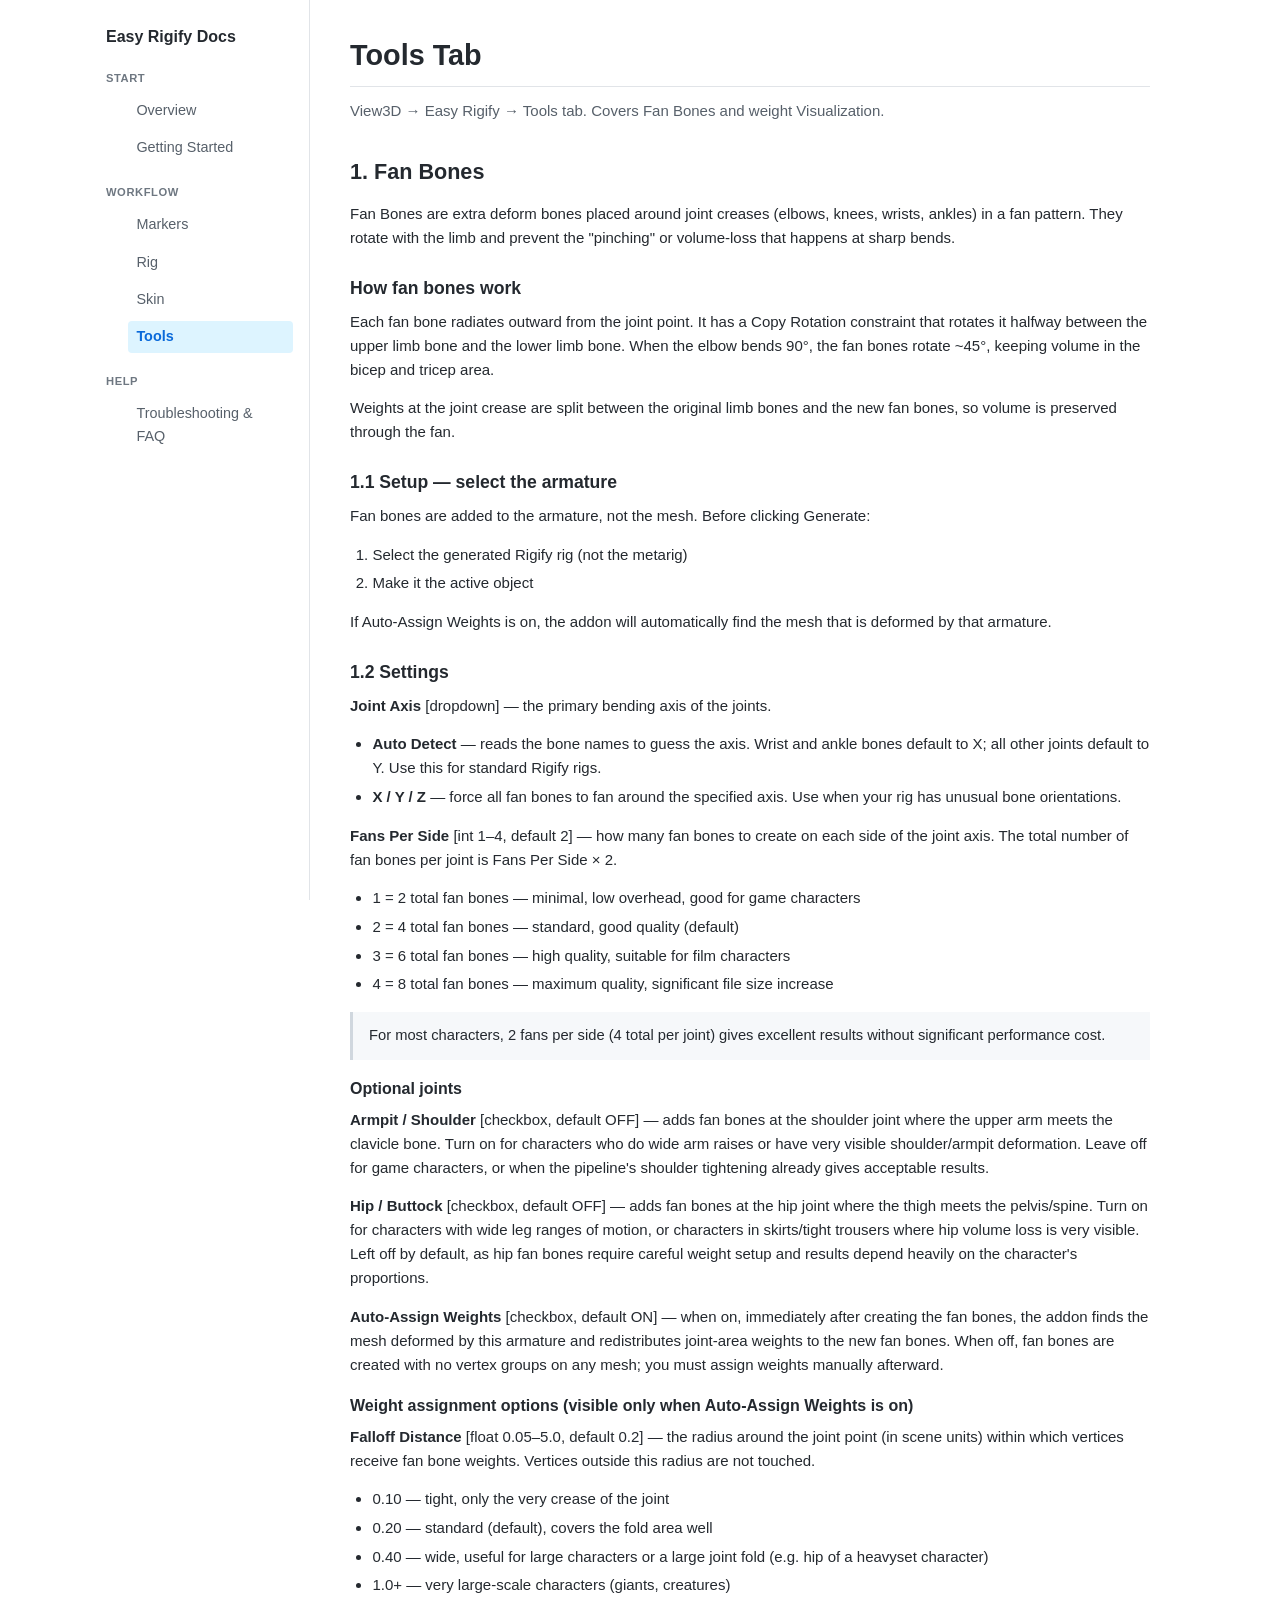
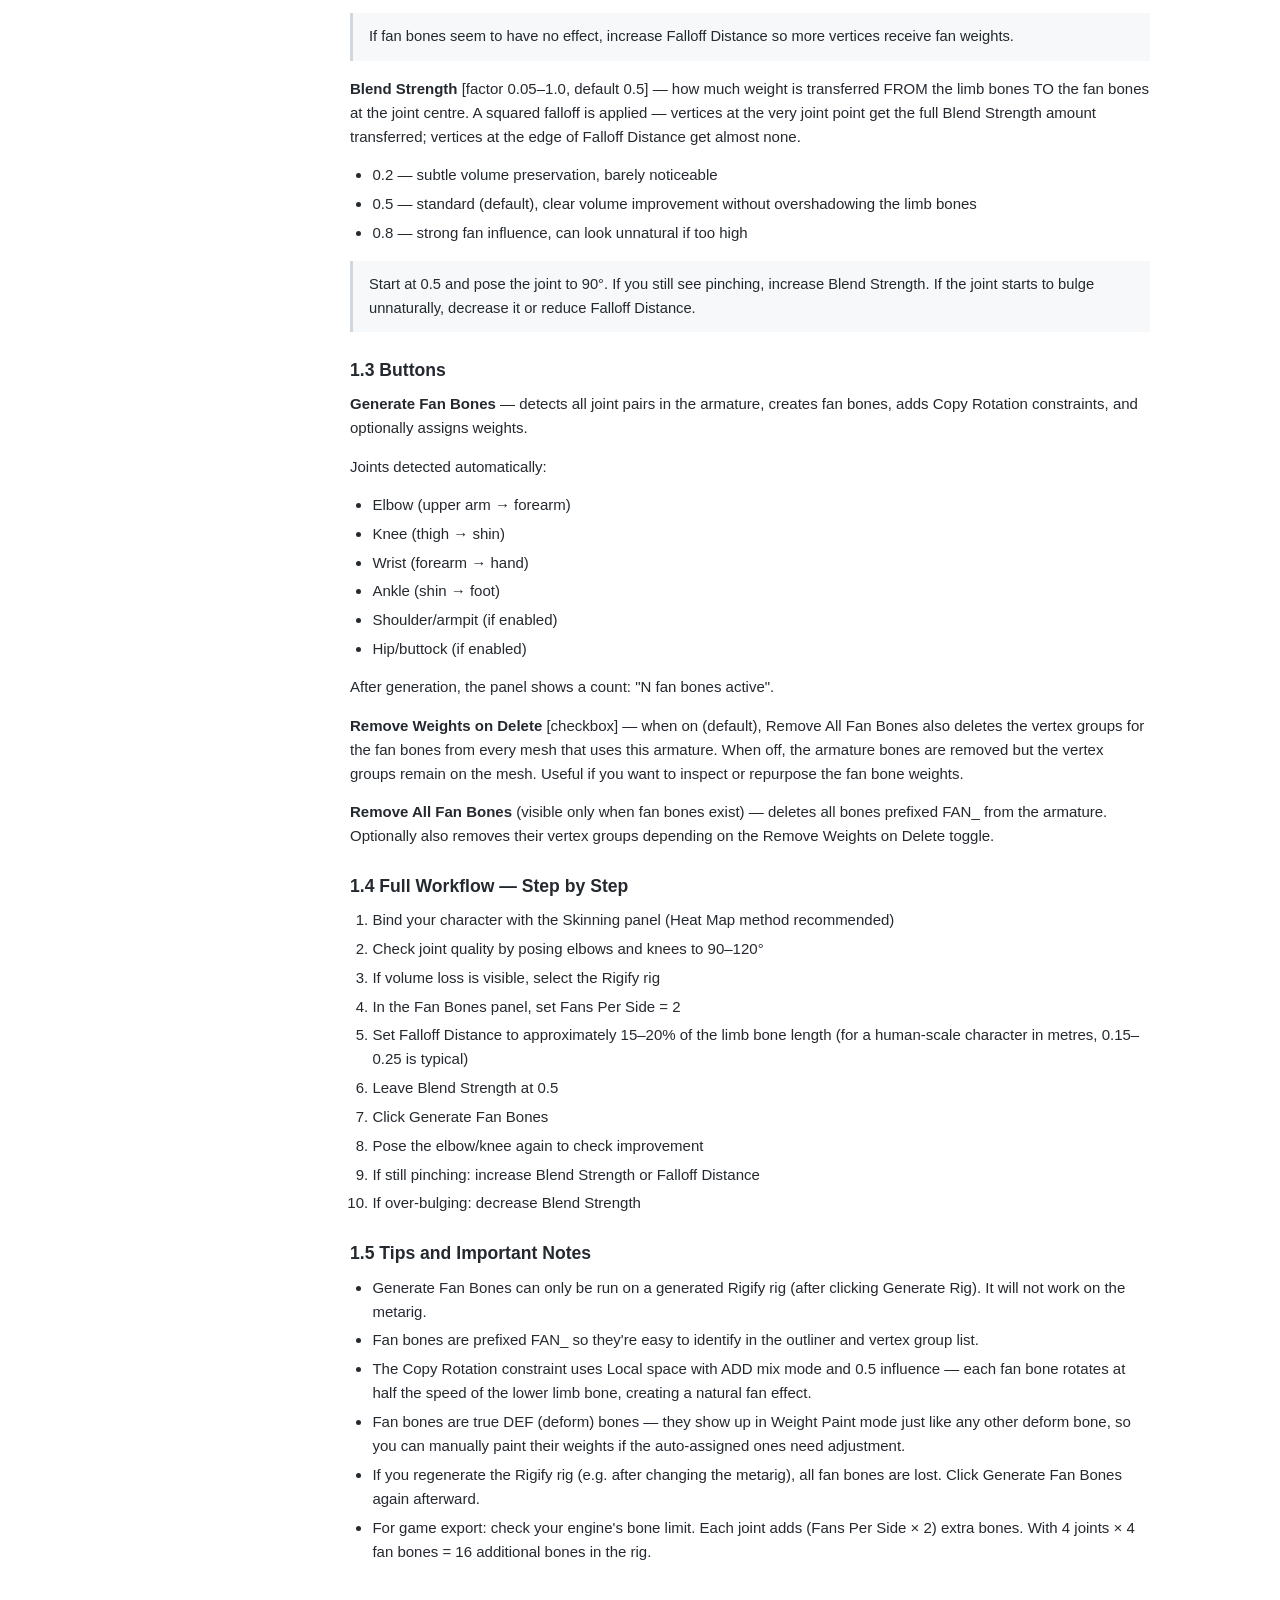
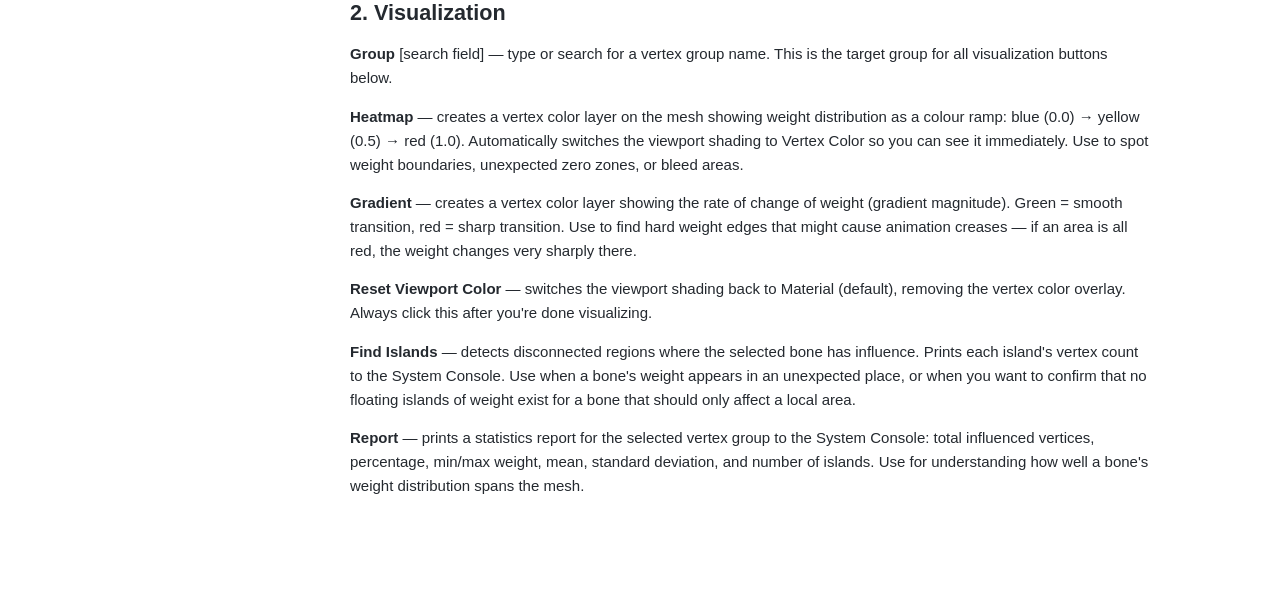
==== commit 86d3d4a3: "Replace placeholder docs content with real addon documentation from Notion Ports the full Getting St" ====
--- a/docs/features.html
+++ b/docs/features.html
@@ -29,71 +29,126 @@
         </nav>
 
         <div class="content">
-            <h1>Tools</h1>
-            <p class="intro">Utilities and helpers beyond the core marker → rig → skin workflow.</p>
+            <h1>Tools Tab</h1>
+            <p class="intro">View3D → Easy Rigify → Tools tab. Covers Fan Bones and weight Visualization.</p>
 
-            <section id="detection">
-                <h2>Detection Engines</h2>
+            <section id="fan-bones">
+                <h2>1. Fan Bones</h2>
+                <p>Fan Bones are extra deform bones placed around joint creases (elbows, knees, wrists, ankles) in a fan pattern. They rotate with the limb and prevent the "pinching" or volume-loss that happens at sharp bends.</p>
 
-                <h3>Geometric</h3>
-                <p>Reads mesh geometry directly. No training or AI, deterministic, works on stylized and realistic characters. Available in both editions.</p>
+                <h3>How fan bones work</h3>
+                <p>Each fan bone radiates outward from the joint point. It has a Copy Rotation constraint that rotates it halfway between the upper limb bone and the lower limb bone. When the elbow bends 90°, the fan bones rotate ~45°, keeping volume in the bicep and tricep area.</p>
+                <p>Weights at the joint crease are split between the original limb bones and the new fan bones, so volume is preserved through the fan.</p>
 
-                <h3>AI (Full Edition)</h3>
-                <p>Trained neural networks for more sophisticated placement — better on unusual proportions and extreme poses. Bundled, no setup required, and falls back to geometric detection if it can't load.</p>
-            </section>
+                <h3>1.1 Setup — select the armature</h3>
+                <p>Fan bones are added to the armature, not the mesh. Before clicking Generate:</p>
+                <ol>
+                    <li>Select the generated Rigify rig (not the metarig)</li>
+                    <li>Make it the active object</li>
+                </ol>
+                <p>If Auto-Assign Weights is on, the addon will automatically find the mesh that is deformed by that armature.</p>
 
-            <section id="helpers">
-                <h2>Viewport Helpers</h2>
+                <h3>1.2 Settings</h3>
+                <p><strong>Joint Axis</strong> [dropdown] — the primary bending axis of the joints.</p>
                 <ul>
-                    <li><strong>Show / Hide Markers</strong> — toggles markers, connecting lines, and labels together</li>
-                    <li><strong>X-Ray Toggle</strong> — see through the mesh to markers and bones inside it</li>
-                    <li><strong>Mesh Selection Toggle</strong> — switch quickly between mesh and armature selection</li>
-                    <li><strong>Marker Resize</strong> — adjust the visual size of all markers</li>
-                    <li><strong>On-screen hints</strong> — contextual help text for the selected marker</li>
+                    <li><strong>Auto Detect</strong> — reads the bone names to guess the axis. Wrist and ankle bones default to X; all other joints default to Y. Use this for standard Rigify rigs.</li>
+                    <li><strong>X / Y / Z</strong> — force all fan bones to fan around the specified axis. Use when your rig has unusual bone orientations.</li>
+                </ul>
+
+                <p><strong>Fans Per Side</strong> [int 1–4, default 2] — how many fan bones to create on each side of the joint axis. The total number of fan bones per joint is Fans Per Side × 2.</p>
+                <ul>
+                    <li>1 = 2 total fan bones — minimal, low overhead, good for game characters</li>
+                    <li>2 = 4 total fan bones — standard, good quality (default)</li>
+                    <li>3 = 6 total fan bones — high quality, suitable for film characters</li>
+                    <li>4 = 8 total fan bones — maximum quality, significant file size increase</li>
+                </ul>
+                <div class="note">
+                    For most characters, 2 fans per side (4 total per joint) gives excellent results without significant performance cost.
+                </div>
+
+                <h4>Optional joints</h4>
+                <p><strong>Armpit / Shoulder</strong> [checkbox, default OFF] — adds fan bones at the shoulder joint where the upper arm meets the clavicle bone. Turn on for characters who do wide arm raises or have very visible shoulder/armpit deformation. Leave off for game characters, or when the pipeline's shoulder tightening already gives acceptable results.</p>
+                <p><strong>Hip / Buttock</strong> [checkbox, default OFF] — adds fan bones at the hip joint where the thigh meets the pelvis/spine. Turn on for characters with wide leg ranges of motion, or characters in skirts/tight trousers where hip volume loss is very visible. Left off by default, as hip fan bones require careful weight setup and results depend heavily on the character's proportions.</p>
+
+                <p><strong>Auto-Assign Weights</strong> [checkbox, default ON] — when on, immediately after creating the fan bones, the addon finds the mesh deformed by this armature and redistributes joint-area weights to the new fan bones. When off, fan bones are created with no vertex groups on any mesh; you must assign weights manually afterward.</p>
+
+                <h4>Weight assignment options (visible only when Auto-Assign Weights is on)</h4>
+                <p><strong>Falloff Distance</strong> [float 0.05–5.0, default 0.2] — the radius around the joint point (in scene units) within which vertices receive fan bone weights. Vertices outside this radius are not touched.</p>
+                <ul>
+                    <li>0.10 — tight, only the very crease of the joint</li>
+                    <li>0.20 — standard (default), covers the fold area well</li>
+                    <li>0.40 — wide, useful for large characters or a large joint fold (e.g. hip of a heavyset character)</li>
+                    <li>1.0+ — very large-scale characters (giants, creatures)</li>
+                </ul>
+                <div class="note">
+                    If fan bones seem to have no effect, increase Falloff Distance so more vertices receive fan weights.
+                </div>
+
+                <p><strong>Blend Strength</strong> [factor 0.05–1.0, default 0.5] — how much weight is transferred FROM the limb bones TO the fan bones at the joint centre. A squared falloff is applied — vertices at the very joint point get the full Blend Strength amount transferred; vertices at the edge of Falloff Distance get almost none.</p>
+                <ul>
+                    <li>0.2 — subtle volume preservation, barely noticeable</li>
+                    <li>0.5 — standard (default), clear volume improvement without overshadowing the limb bones</li>
+                    <li>0.8 — strong fan influence, can look unnatural if too high</li>
+                </ul>
+                <div class="note">
+                    Start at 0.5 and pose the joint to 90°. If you still see pinching, increase Blend Strength. If the joint starts to bulge unnaturally, decrease it or reduce Falloff Distance.
+                </div>
+
+                <h3>1.3 Buttons</h3>
+                <p><strong>Generate Fan Bones</strong> — detects all joint pairs in the armature, creates fan bones, adds Copy Rotation constraints, and optionally assigns weights.</p>
+                <p>Joints detected automatically:</p>
+                <ul>
+                    <li>Elbow (upper arm → forearm)</li>
+                    <li>Knee (thigh → shin)</li>
+                    <li>Wrist (forearm → hand)</li>
+                    <li>Ankle (shin → foot)</li>
+                    <li>Shoulder/armpit (if enabled)</li>
+                    <li>Hip/buttock (if enabled)</li>
+                </ul>
+                <p>After generation, the panel shows a count: "N fan bones active".</p>
+
+                <p><strong>Remove Weights on Delete</strong> [checkbox] — when on (default), Remove All Fan Bones also deletes the vertex groups for the fan bones from every mesh that uses this armature. When off, the armature bones are removed but the vertex groups remain on the mesh. Useful if you want to inspect or repurpose the fan bone weights.</p>
+
+                <p><strong>Remove All Fan Bones</strong> (visible only when fan bones exist) — deletes all bones prefixed FAN_ from the armature. Optionally also removes their vertex groups depending on the Remove Weights on Delete toggle.</p>
+
+                <h3>1.4 Full Workflow — Step by Step</h3>
+                <ol>
+                    <li>Bind your character with the Skinning panel (Heat Map method recommended)</li>
+                    <li>Check joint quality by posing elbows and knees to 90–120°</li>
+                    <li>If volume loss is visible, select the Rigify rig</li>
+                    <li>In the Fan Bones panel, set Fans Per Side = 2</li>
+                    <li>Set Falloff Distance to approximately 15–20% of the limb bone length (for a human-scale character in metres, 0.15–0.25 is typical)</li>
+                    <li>Leave Blend Strength at 0.5</li>
+                    <li>Click Generate Fan Bones</li>
+                    <li>Pose the elbow/knee again to check improvement</li>
+                    <li>If still pinching: increase Blend Strength or Falloff Distance</li>
+                    <li>If over-bulging: decrease Blend Strength</li>
+                </ol>
+
+                <h3>1.5 Tips and Important Notes</h3>
+                <ul>
+                    <li>Generate Fan Bones can only be run on a generated Rigify rig (after clicking Generate Rig). It will not work on the metarig.</li>
+                    <li>Fan bones are prefixed FAN_ so they're easy to identify in the outliner and vertex group list.</li>
+                    <li>The Copy Rotation constraint uses Local space with ADD mix mode and 0.5 influence — each fan bone rotates at half the speed of the lower limb bone, creating a natural fan effect.</li>
+                    <li>Fan bones are true DEF (deform) bones — they show up in Weight Paint mode just like any other deform bone, so you can manually paint their weights if the auto-assigned ones need adjustment.</li>
+                    <li>If you regenerate the Rigify rig (e.g. after changing the metarig), all fan bones are lost. Click Generate Fan Bones again afterward.</li>
+                    <li>For game export: check your engine's bone limit. Each joint adds (Fans Per Side × 2) extra bones. With 4 joints × 4 fan bones = 16 additional bones in the rig.</li>
                 </ul>
             </section>
 
-            <section id="tools">
-                <h2>Utilities</h2>
-                <ul>
-                    <li><strong>Check All Markers</strong> — validates missing, overlapping, or out-of-mesh markers</li>
-                    <li><strong>Fan Bones</strong> — generates helper bones at joints for smoother deformation</li>
-                    <li><strong>Straighten Fingers</strong> — removes side-to-side wander from finger placement</li>
-                    <li><strong>Mirror Weights</strong> — copies skin weights left↔right</li>
-                    <li><strong>Analyze / Repair Joint Bleed</strong> — finds and fixes areas where nearby geometry deforms incorrectly</li>
-                    <li><strong>Smooth Weights</strong> — blends weight transitions for more organic bending</li>
-                    <li><strong>Prune Weights</strong> — removes negligible weight values</li>
-                </ul>
-            </section>
+            <section id="visualization">
+                <h2>2. Visualization</h2>
+                <p><strong>Group</strong> [search field] — type or search for a vertex group name. This is the target group for all visualization buttons below.</p>
 
-            <section id="keyboard">
-                <h2>Keyboard Shortcuts</h2>
-                <table>
-                    <thead>
-                        <tr><th>Action</th><th>Shortcut</th></tr>
-                    </thead>
-                    <tbody>
-                        <tr><td>Move marker</td><td><code>G</code></td></tr>
-                        <tr><td>Constrain to axis</td><td><code>X</code> / <code>Y</code> / <code>Z</code></td></tr>
-                        <tr><td>Confirm move</td><td>LMB / <code>Return</code></td></tr>
-                        <tr><td>Cancel move</td><td><code>Esc</code> / RMB</td></tr>
-                        <tr><td>Enter Pose Mode</td><td><code>Tab</code> (rig selected)</td></tr>
-                        <tr><td>Move bone</td><td><code>G</code> (Pose Mode)</td></tr>
-                        <tr><td>Rotate bone</td><td><code>R</code></td></tr>
-                    </tbody>
-                </table>
-            </section>
+                <p><strong>Heatmap</strong> — creates a vertex color layer on the mesh showing weight distribution as a colour ramp: blue (0.0) → yellow (0.5) → red (1.0). Automatically switches the viewport shading to Vertex Color so you can see it immediately. Use to spot weight boundaries, unexpected zero zones, or bleed areas.</p>
 
-            <section id="tips">
-                <h2>Tips</h2>
-                <ul>
-                    <li>Start with geometric detection — it's usually accurate enough and faster</li>
-                    <li>Use Live Symmetry to save time on bilateral adjustments</li>
-                    <li>Run "Check All Markers" before alignment</li>
-                    <li>Test deformation in Pose Mode right after skinning to catch issues early</li>
-                    <li>Paint weights in small batches and re-test frequently</li>
-                    <li>Save a backup .blend before major modifications</li>
-                </ul>
+                <p><strong>Gradient</strong> — creates a vertex color layer showing the rate of change of weight (gradient magnitude). Green = smooth transition, red = sharp transition. Use to find hard weight edges that might cause animation creases — if an area is all red, the weight changes very sharply there.</p>
+
+                <p><strong>Reset Viewport Color</strong> — switches the viewport shading back to Material (default), removing the vertex color overlay. Always click this after you're done visualizing.</p>
+
+                <p><strong>Find Islands</strong> — detects disconnected regions where the selected bone has influence. Prints each island's vertex count to the System Console. Use when a bone's weight appears in an unexpected place, or when you want to confirm that no floating islands of weight exist for a bone that should only affect a local area.</p>
+
+                <p><strong>Report</strong> — prints a statistics report for the selected vertex group to the System Console: total influenced vertices, percentage, min/max weight, mean, standard deviation, and number of islands. Use for understanding how well a bone's weight distribution spans the mesh.</p>
             </section>
         </div>
     </div>
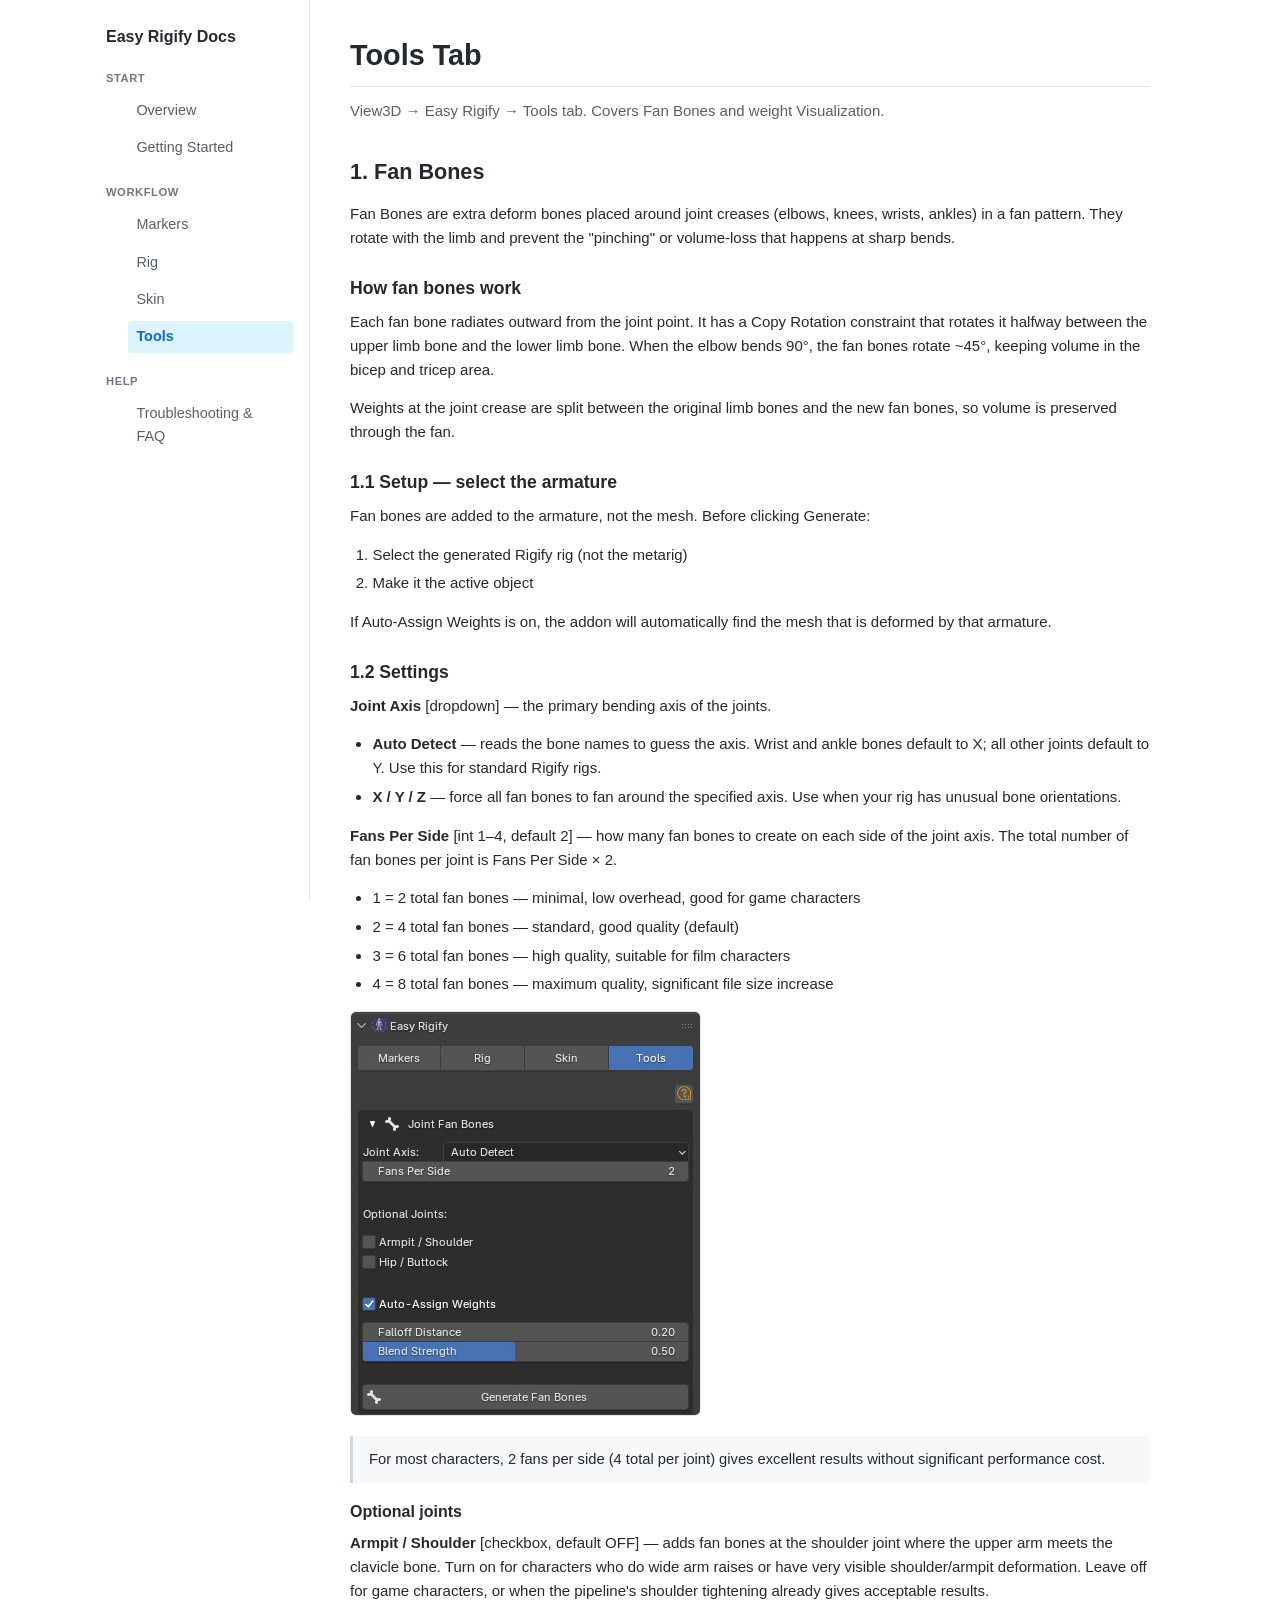
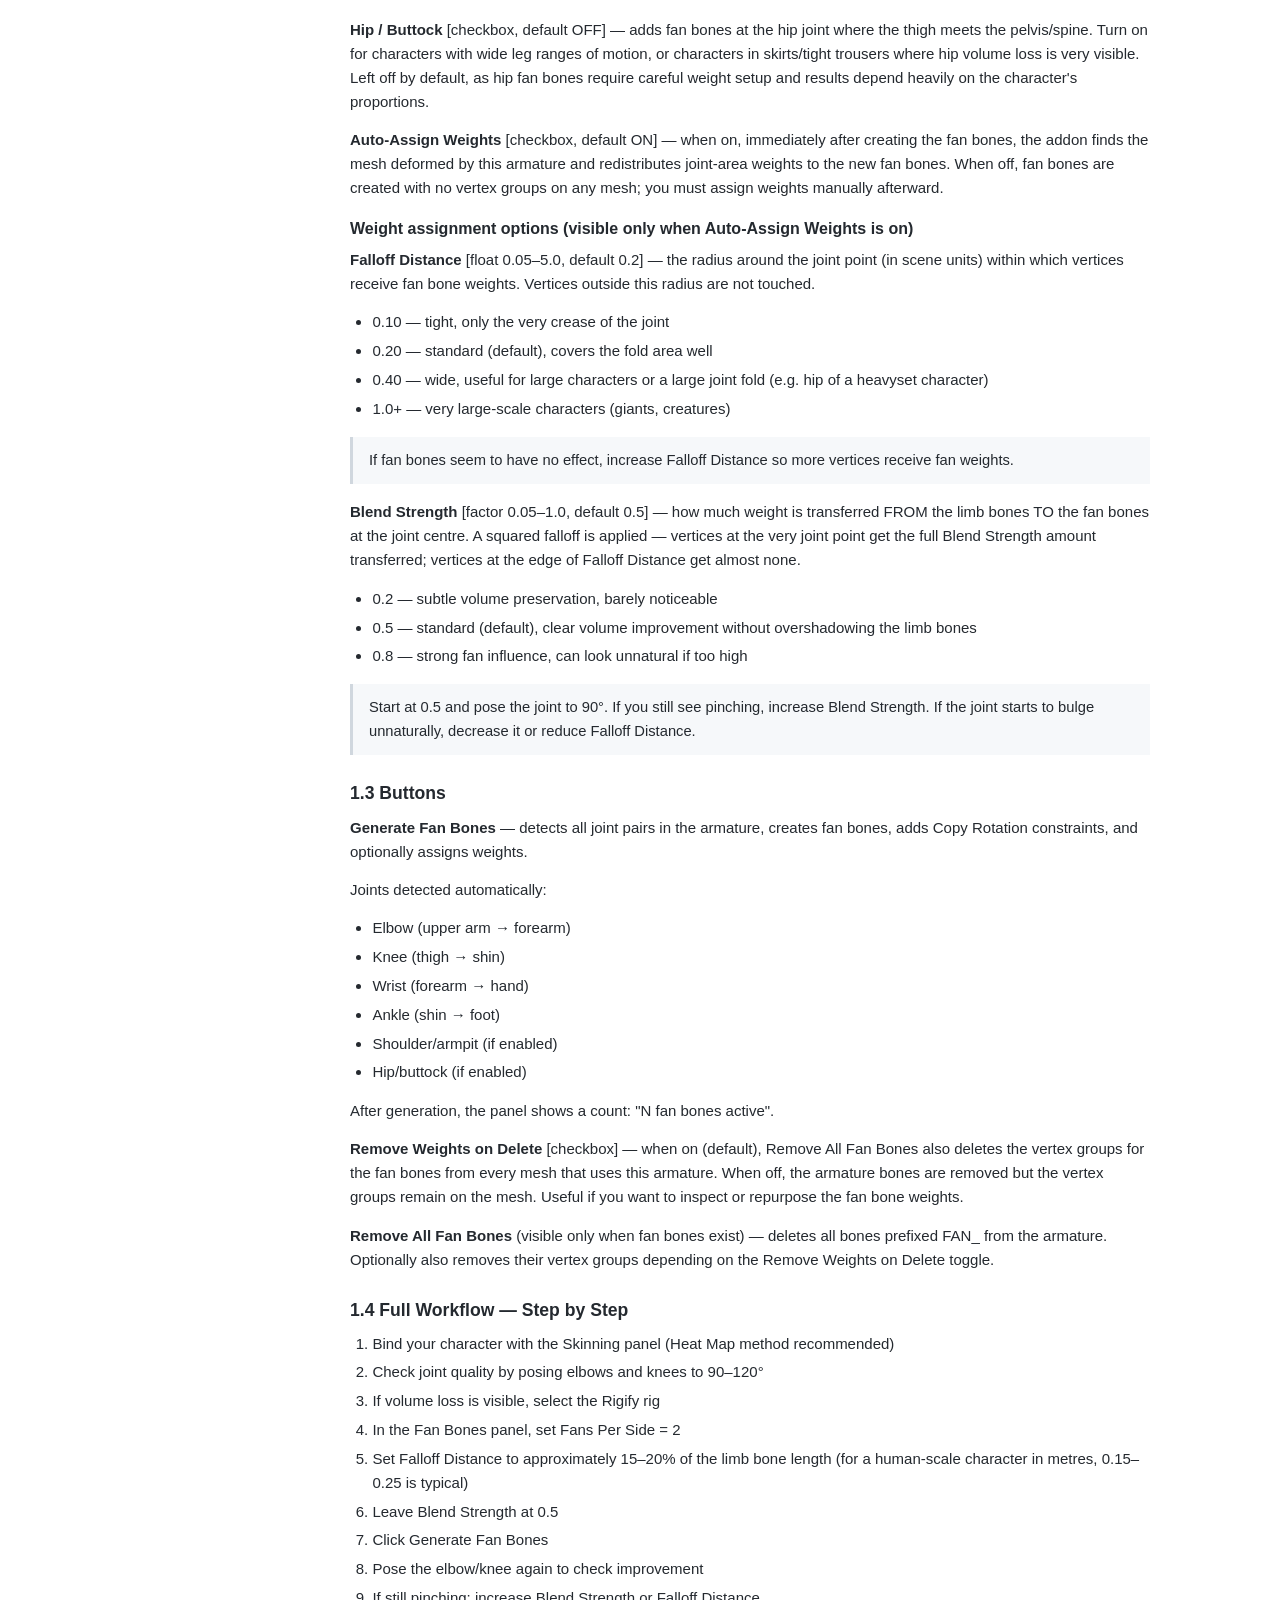
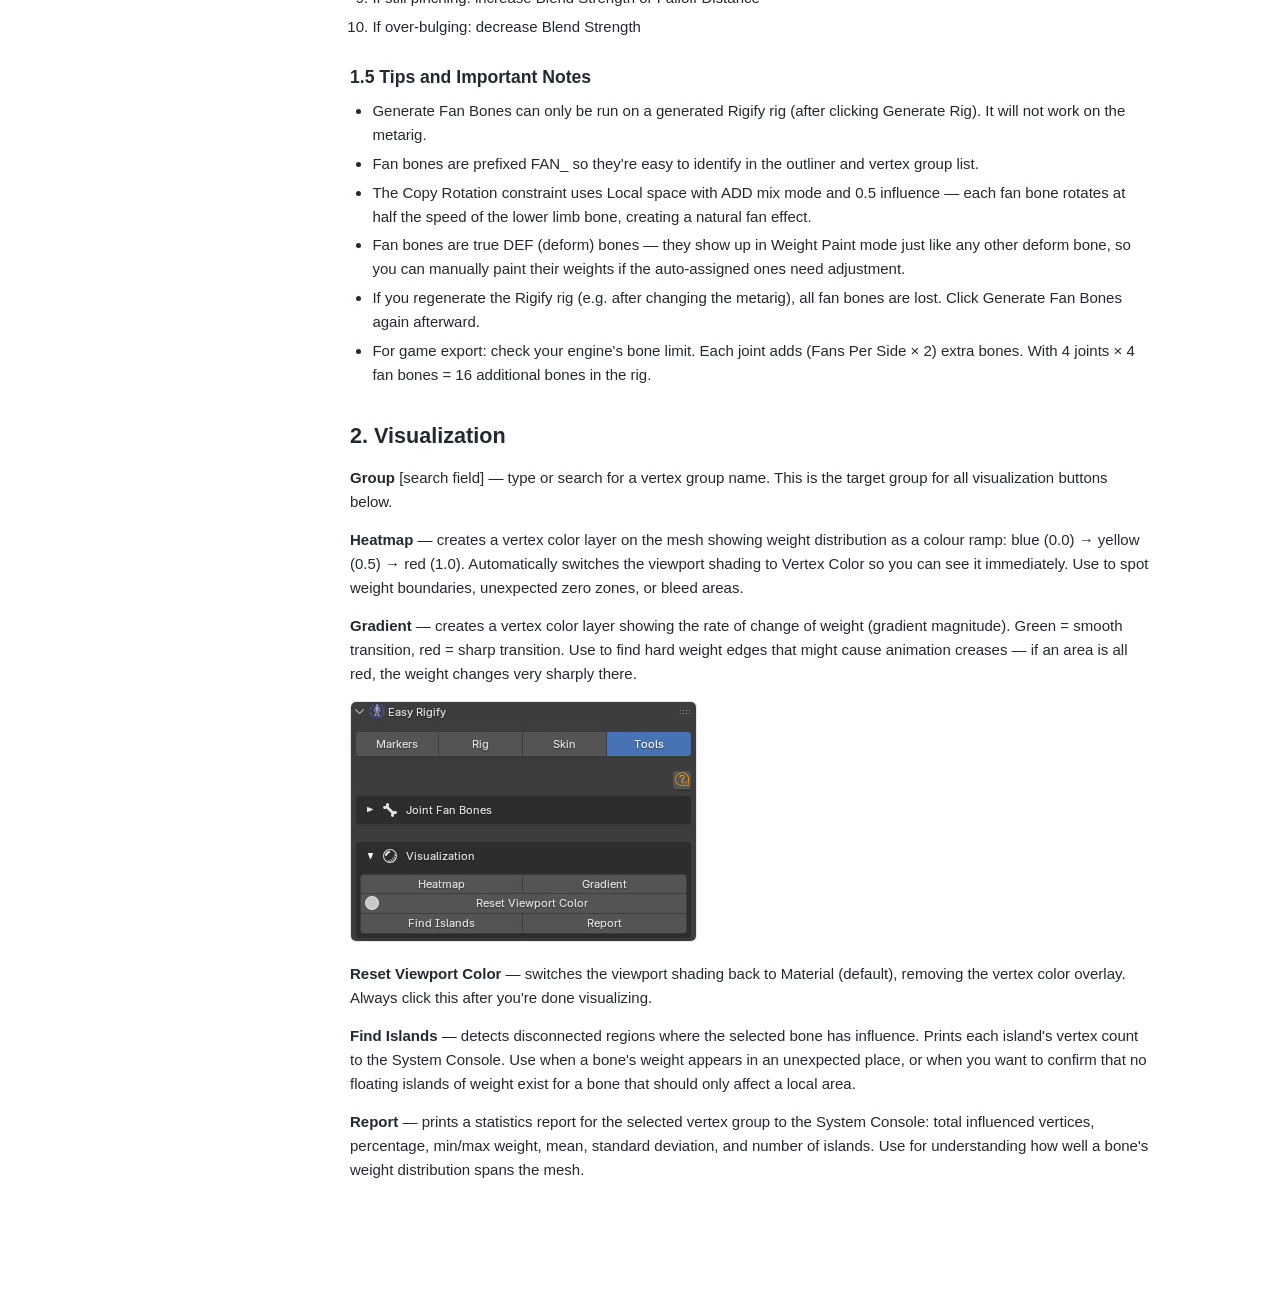
==== commit f8c8de90: "Add screenshots to documentation pages Pulls images from the Notion export (docs/Export/) into docs/" ====
--- a/docs/features.html
+++ b/docs/features.html
@@ -62,6 +62,7 @@
                     <li>3 = 6 total fan bones — high quality, suitable for film characters</li>
                     <li>4 = 8 total fan bones — maximum quality, significant file size increase</li>
                 </ul>
+                <img src="images/tools-fans-per-side.jpg" alt="Fans Per Side diagram showing fan bones radiating from a joint">
                 <div class="note">
                     For most characters, 2 fans per side (4 total per joint) gives excellent results without significant performance cost.
                 </div>
@@ -143,6 +144,7 @@
                 <p><strong>Heatmap</strong> — creates a vertex color layer on the mesh showing weight distribution as a colour ramp: blue (0.0) → yellow (0.5) → red (1.0). Automatically switches the viewport shading to Vertex Color so you can see it immediately. Use to spot weight boundaries, unexpected zero zones, or bleed areas.</p>
 
                 <p><strong>Gradient</strong> — creates a vertex color layer showing the rate of change of weight (gradient magnitude). Green = smooth transition, red = sharp transition. Use to find hard weight edges that might cause animation creases — if an area is all red, the weight changes very sharply there.</p>
+                <img src="images/tools-gradient.jpg" alt="Gradient visualization on a mesh showing sharp weight transitions in red">
 
                 <p><strong>Reset Viewport Color</strong> — switches the viewport shading back to Material (default), removing the vertex color overlay. Always click this after you're done visualizing.</p>
 
--- a/docs/styles.css
+++ b/docs/styles.css
@@ -169,6 +169,18 @@
 
 p { margin-bottom: 0.9rem; }
 
+img {
+    max-width: 100%;
+    border-radius: 6px;
+    border: 1px solid #e1e4e8;
+    margin: 0.75rem 0 1.25rem;
+    display: block;
+}
+
+@media (prefers-color-scheme: dark) {
+    img { border-color: #30363d; }
+}
+
 .intro {
     color: #57606a;
     margin-bottom: 1.5rem;
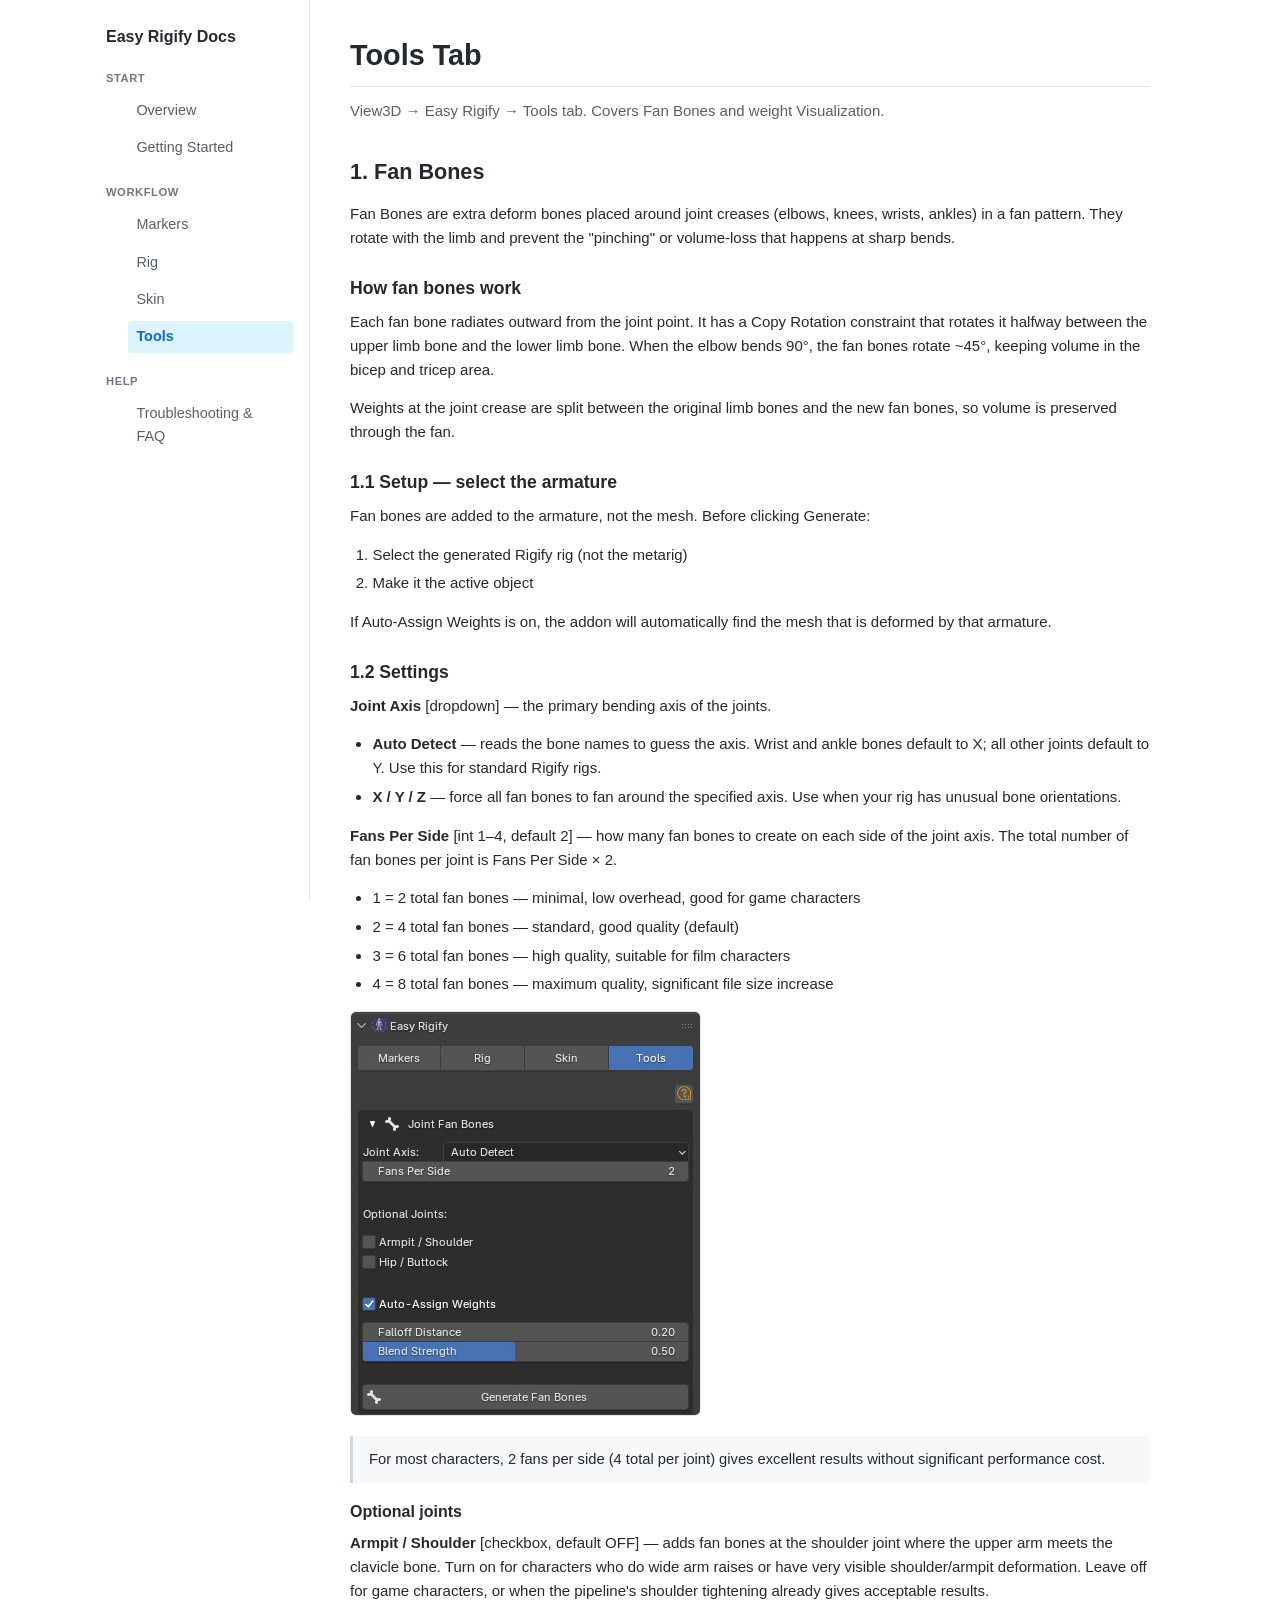
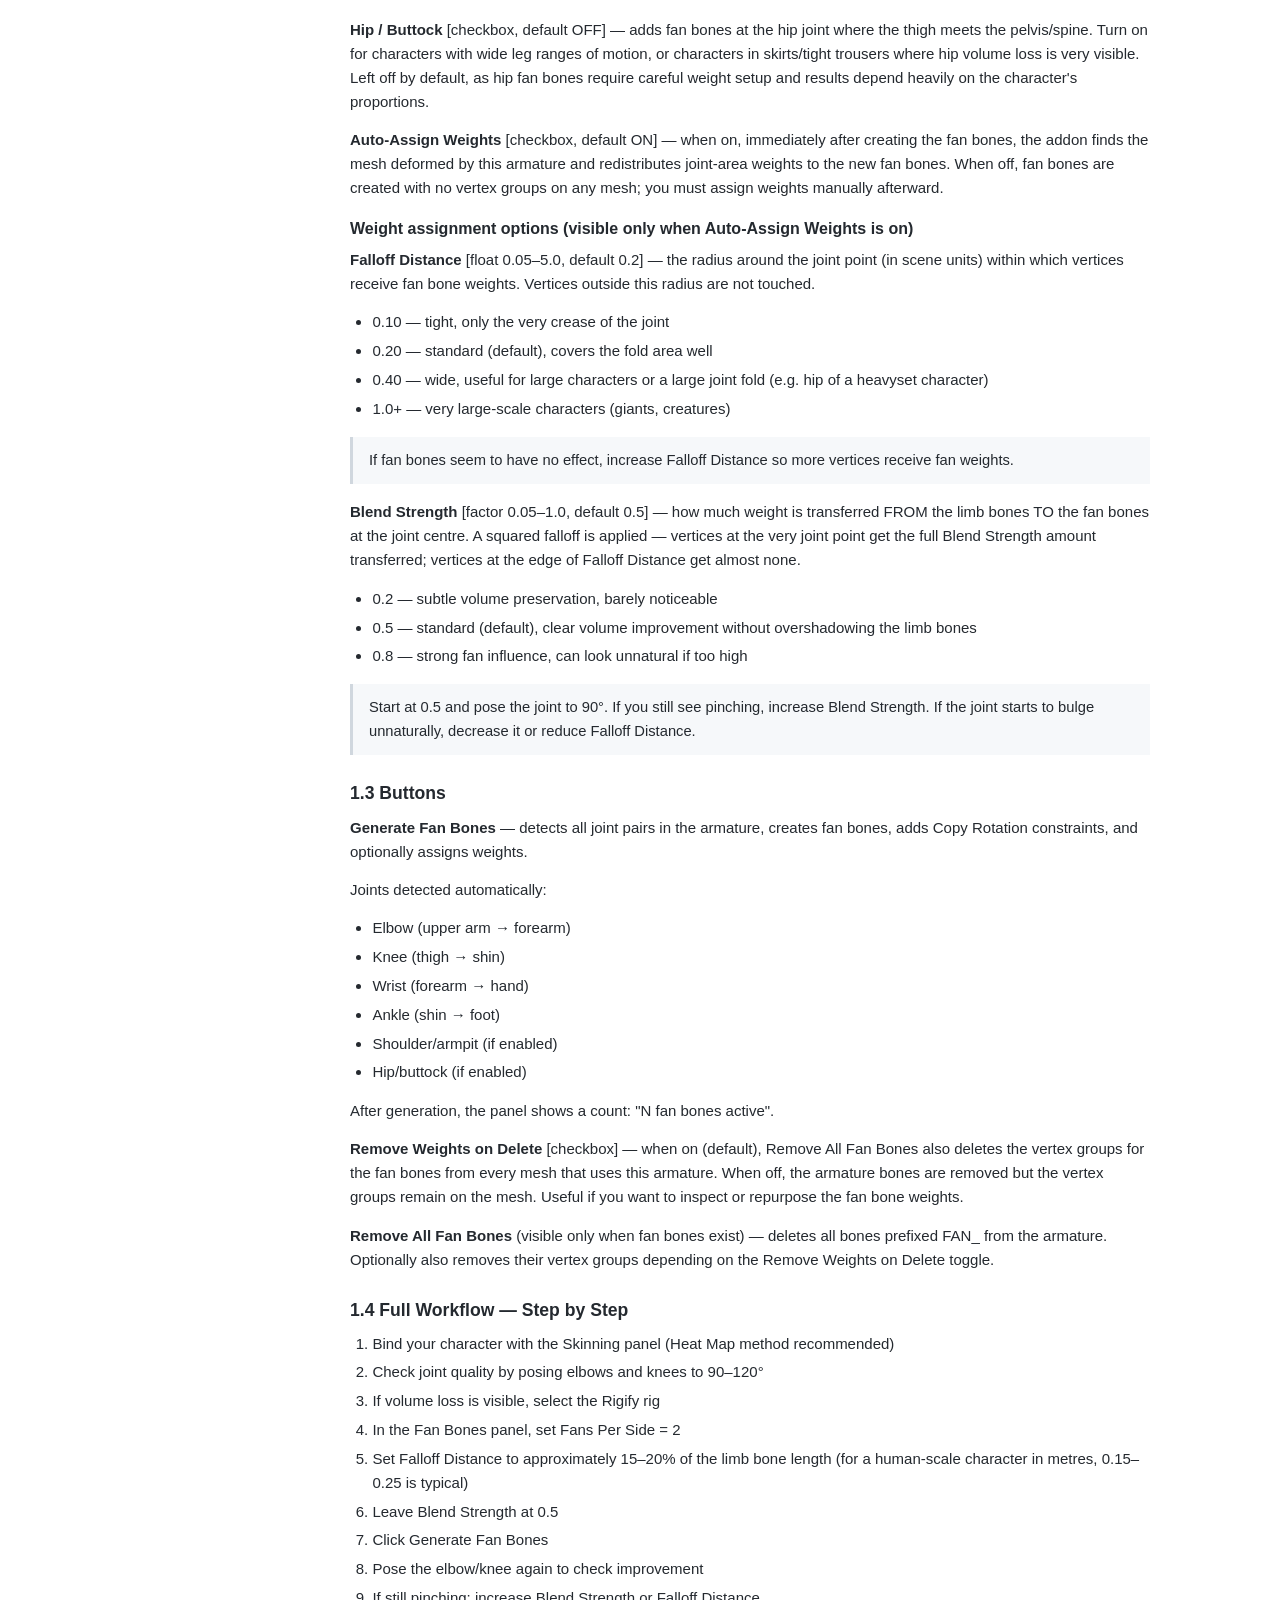
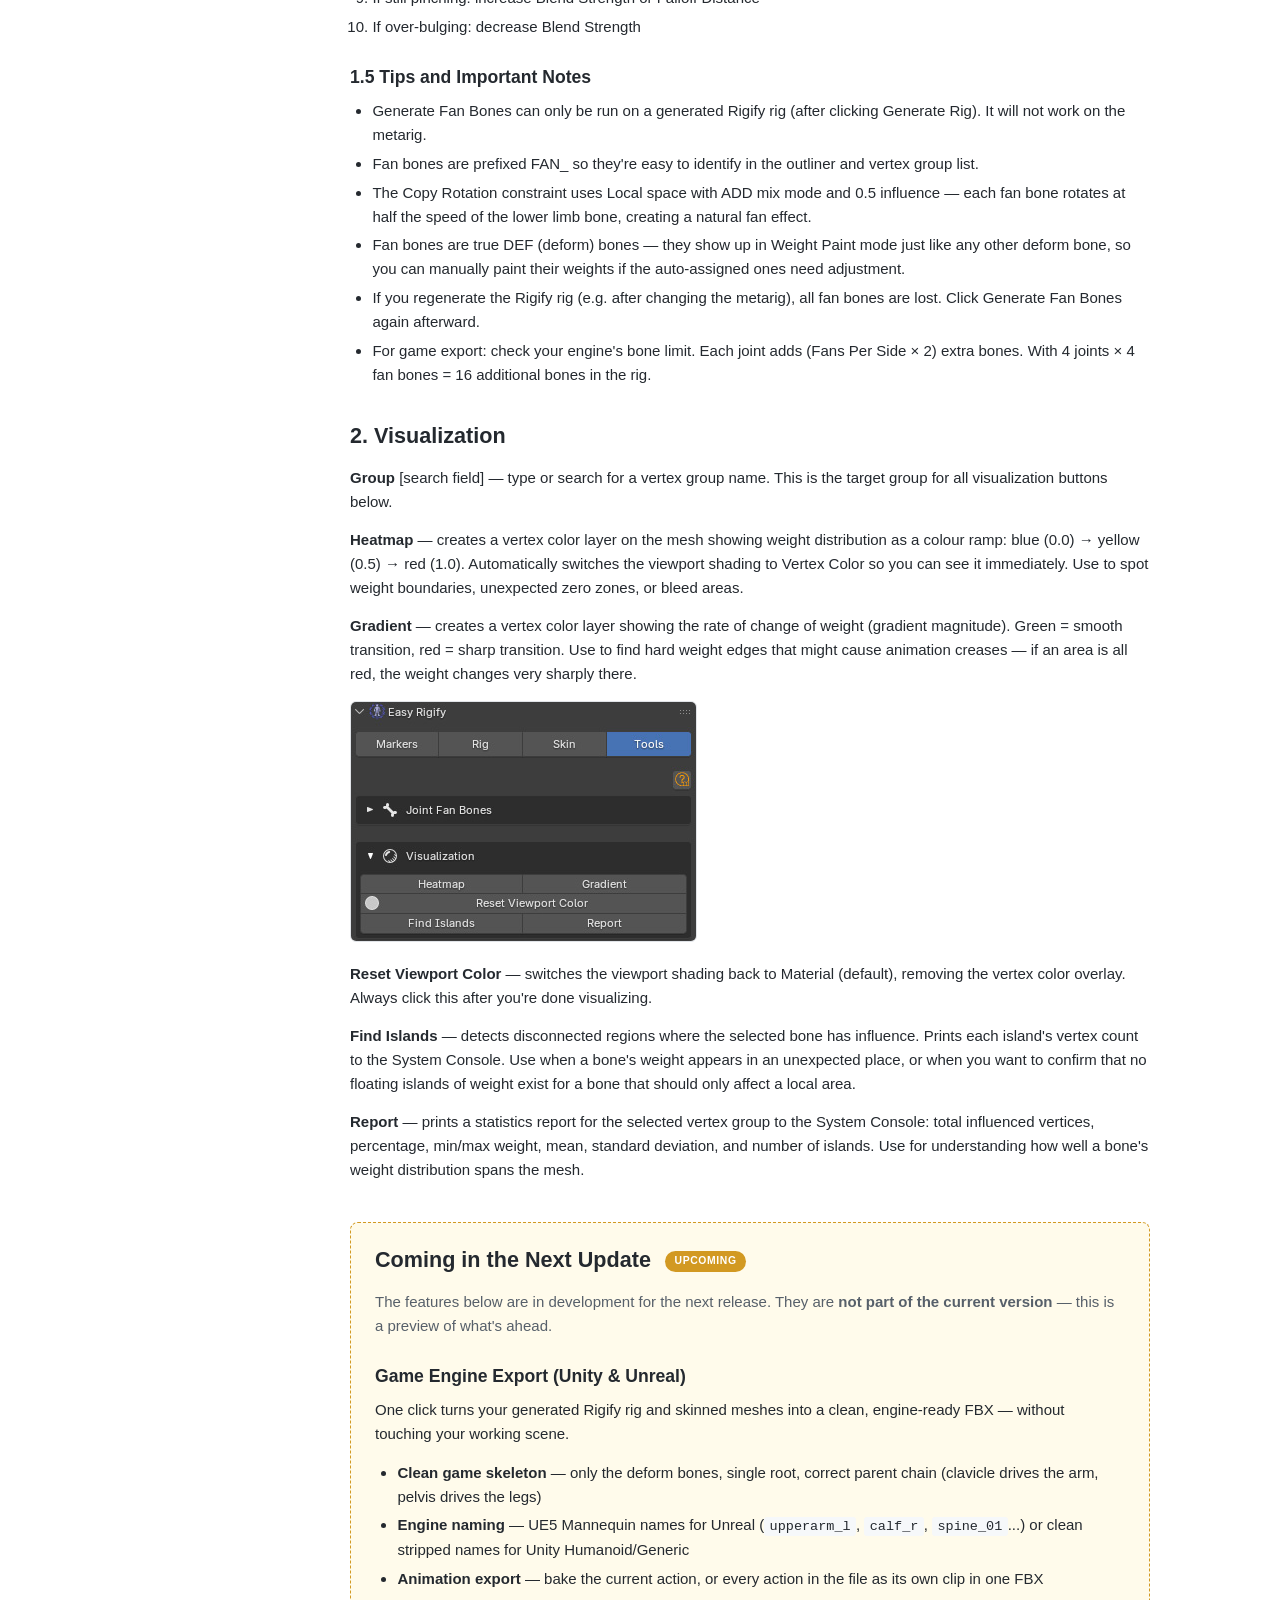
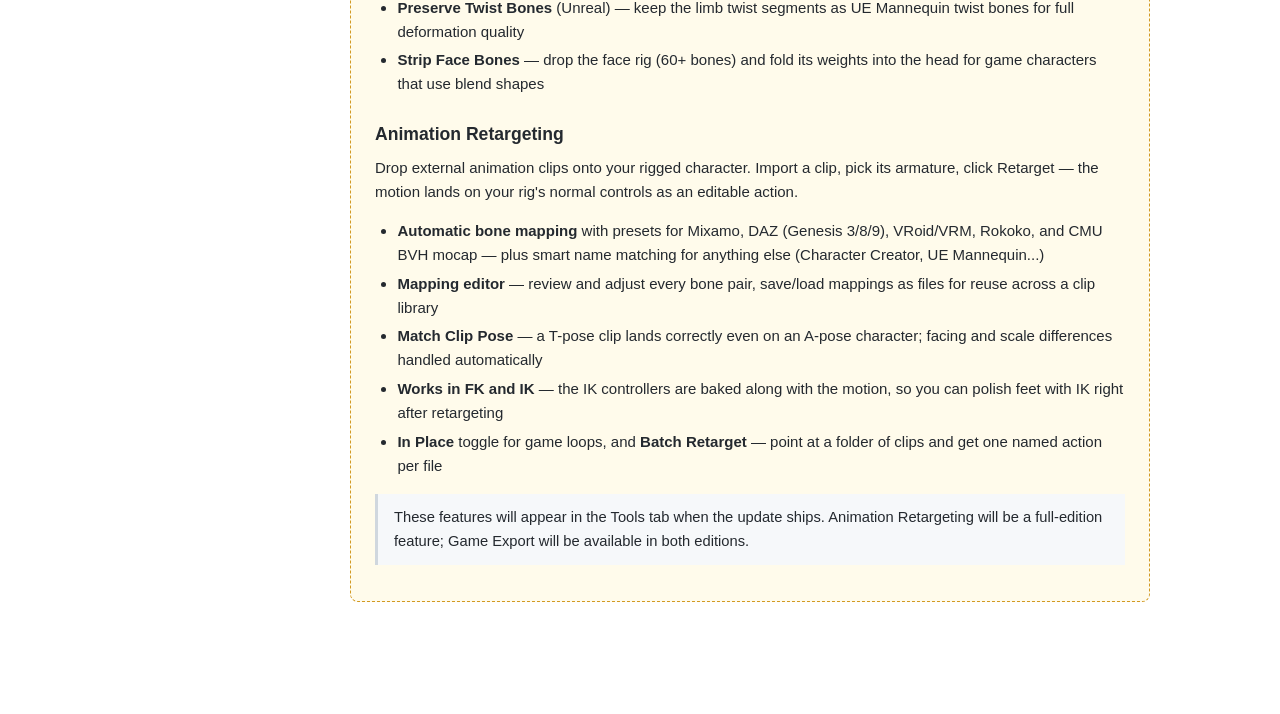
==== commit e669f244: "docs: preview the game-export and retargeting features as an upcoming update New clearly-badged 'Com" ====
--- a/docs/features.html
+++ b/docs/features.html
@@ -152,6 +152,35 @@
 
                 <p><strong>Report</strong> — prints a statistics report for the selected vertex group to the System Console: total influenced vertices, percentage, min/max weight, mean, standard deviation, and number of islands. Use for understanding how well a bone's weight distribution spans the mesh.</p>
             </section>
+
+            <section id="upcoming" class="upcoming">
+                <h2>Coming in the Next Update <span class="badge-soon">UPCOMING</span></h2>
+                <p class="intro">The features below are in development for the next release. They are <strong>not part of the current version</strong> — this is a preview of what's ahead.</p>
+
+                <h3>Game Engine Export (Unity &amp; Unreal)</h3>
+                <p>One click turns your generated Rigify rig and skinned meshes into a clean, engine-ready FBX — without touching your working scene.</p>
+                <ul>
+                    <li><strong>Clean game skeleton</strong> — only the deform bones, single root, correct parent chain (clavicle drives the arm, pelvis drives the legs)</li>
+                    <li><strong>Engine naming</strong> — UE5 Mannequin names for Unreal (<code>upperarm_l</code>, <code>calf_r</code>, <code>spine_01</code>...) or clean stripped names for Unity Humanoid/Generic</li>
+                    <li><strong>Animation export</strong> — bake the current action, or every action in the file as its own clip in one FBX</li>
+                    <li><strong>Preserve Twist Bones</strong> (Unreal) — keep the limb twist segments as UE Mannequin twist bones for full deformation quality</li>
+                    <li><strong>Strip Face Bones</strong> — drop the face rig (60+ bones) and fold its weights into the head for game characters that use blend shapes</li>
+                </ul>
+
+                <h3>Animation Retargeting</h3>
+                <p>Drop external animation clips onto your rigged character. Import a clip, pick its armature, click Retarget — the motion lands on your rig's normal controls as an editable action.</p>
+                <ul>
+                    <li><strong>Automatic bone mapping</strong> with presets for Mixamo, DAZ (Genesis 3/8/9), VRoid/VRM, Rokoko, and CMU BVH mocap — plus smart name matching for anything else (Character Creator, UE Mannequin...)</li>
+                    <li><strong>Mapping editor</strong> — review and adjust every bone pair, save/load mappings as files for reuse across a clip library</li>
+                    <li><strong>Match Clip Pose</strong> — a T-pose clip lands correctly even on an A-pose character; facing and scale differences handled automatically</li>
+                    <li><strong>Works in FK and IK</strong> — the IK controllers are baked along with the motion, so you can polish feet with IK right after retargeting</li>
+                    <li><strong>In Place</strong> toggle for game loops, and <strong>Batch Retarget</strong> — point at a folder of clips and get one named action per file</li>
+                </ul>
+
+                <div class="note">
+                    These features will appear in the Tools tab when the update ships. Animation Retargeting will be a full-edition feature; Game Export will be available in both editions.
+                </div>
+            </section>
         </div>
     </div>
 </body>
--- a/docs/styles.css
+++ b/docs/styles.css
@@ -264,6 +264,46 @@
     .toc-list .desc { color: #8b949e; }
 }
 
+/* ── Upcoming-features preview ── */
+
+.upcoming {
+    margin-top: 2.5rem;
+    padding: 1.25rem 1.5rem;
+    border: 1px dashed #d29922;
+    border-radius: 8px;
+    background-color: #fffbeb;
+}
+
+@media (prefers-color-scheme: dark) {
+    .upcoming {
+        background-color: #2a2410;
+        border-color: #9e6a03;
+    }
+}
+
+.upcoming h2 {
+    margin-top: 0;
+}
+
+.badge-soon {
+    display: inline-block;
+    vertical-align: middle;
+    margin-left: 0.5rem;
+    padding: 0.15rem 0.6rem;
+    border-radius: 20px;
+    font-size: 0.65rem;
+    font-weight: 700;
+    letter-spacing: 0.06em;
+    background-color: #d29922;
+    color: #fff;
+}
+
+@media (prefers-color-scheme: dark) {
+    .badge-soon {
+        background-color: #9e6a03;
+    }
+}
+
 /* ── Responsive ── */
 
 @media (max-width: 800px) {
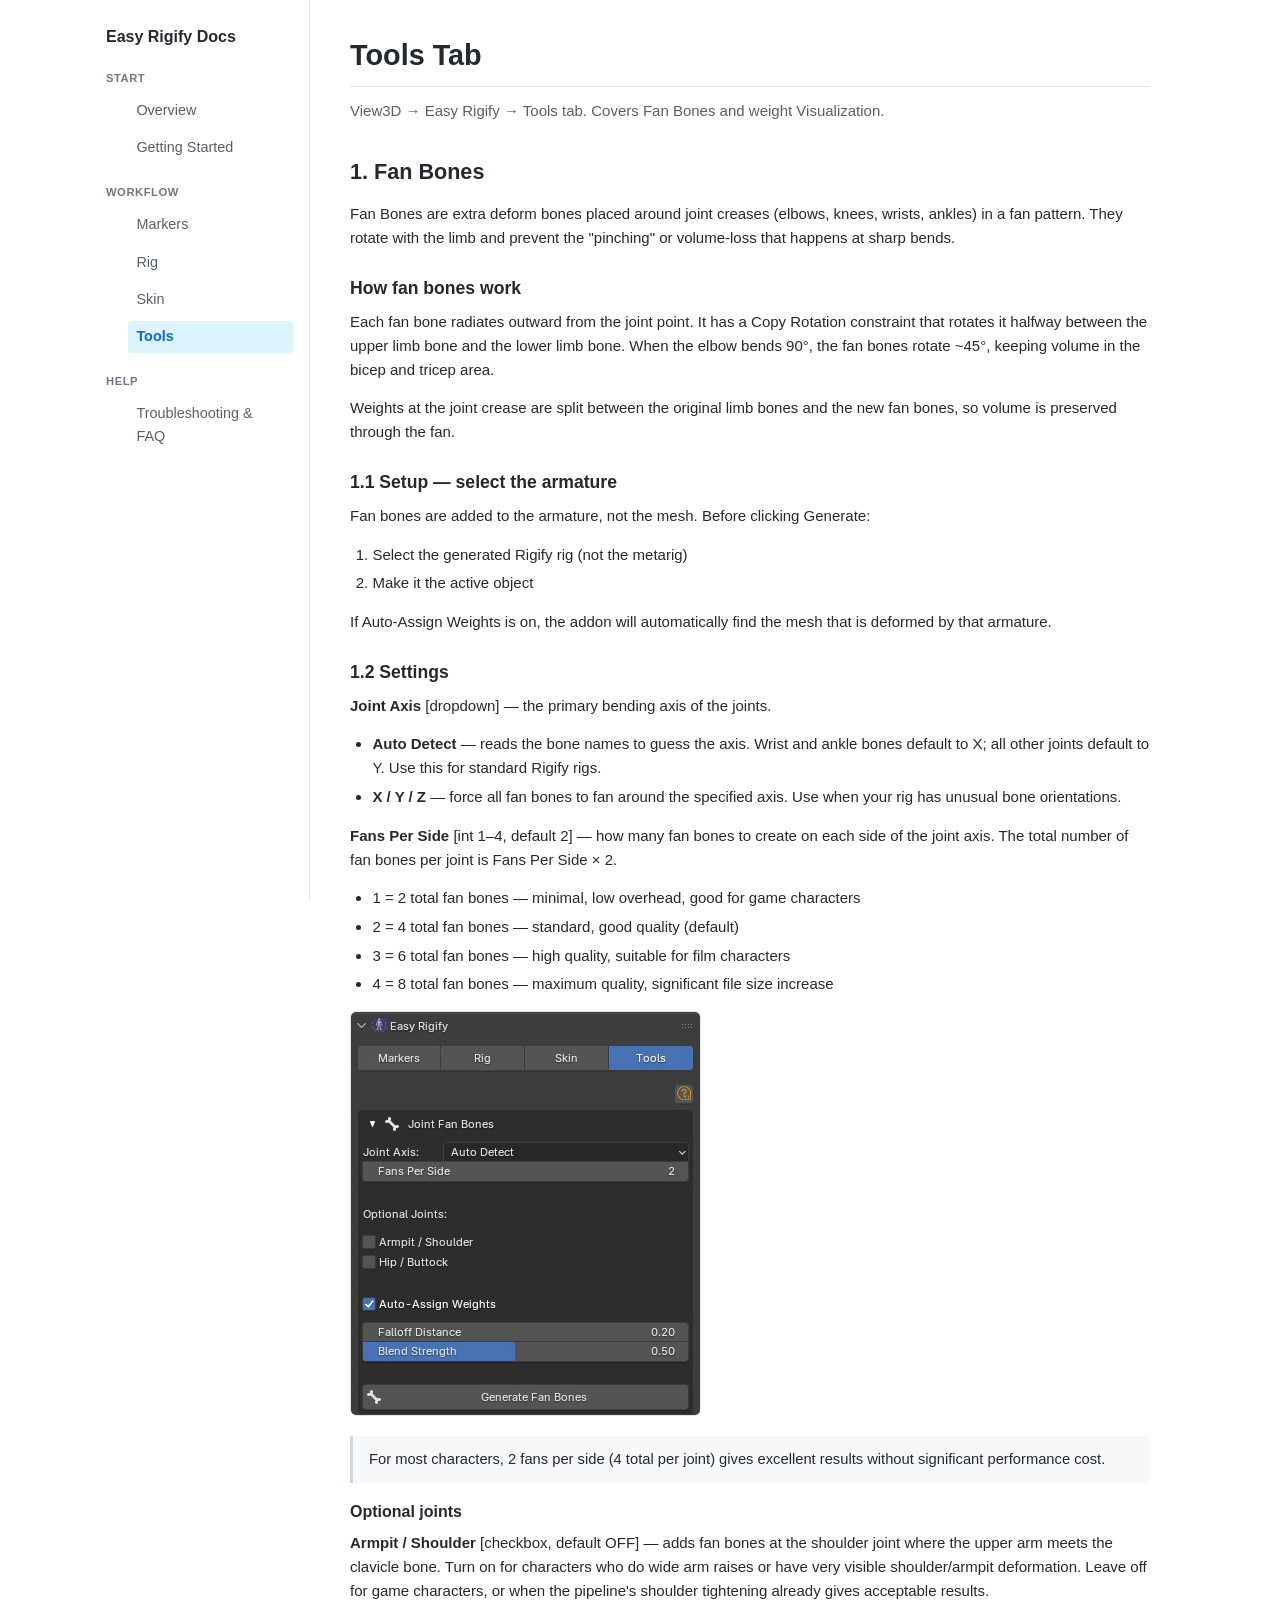
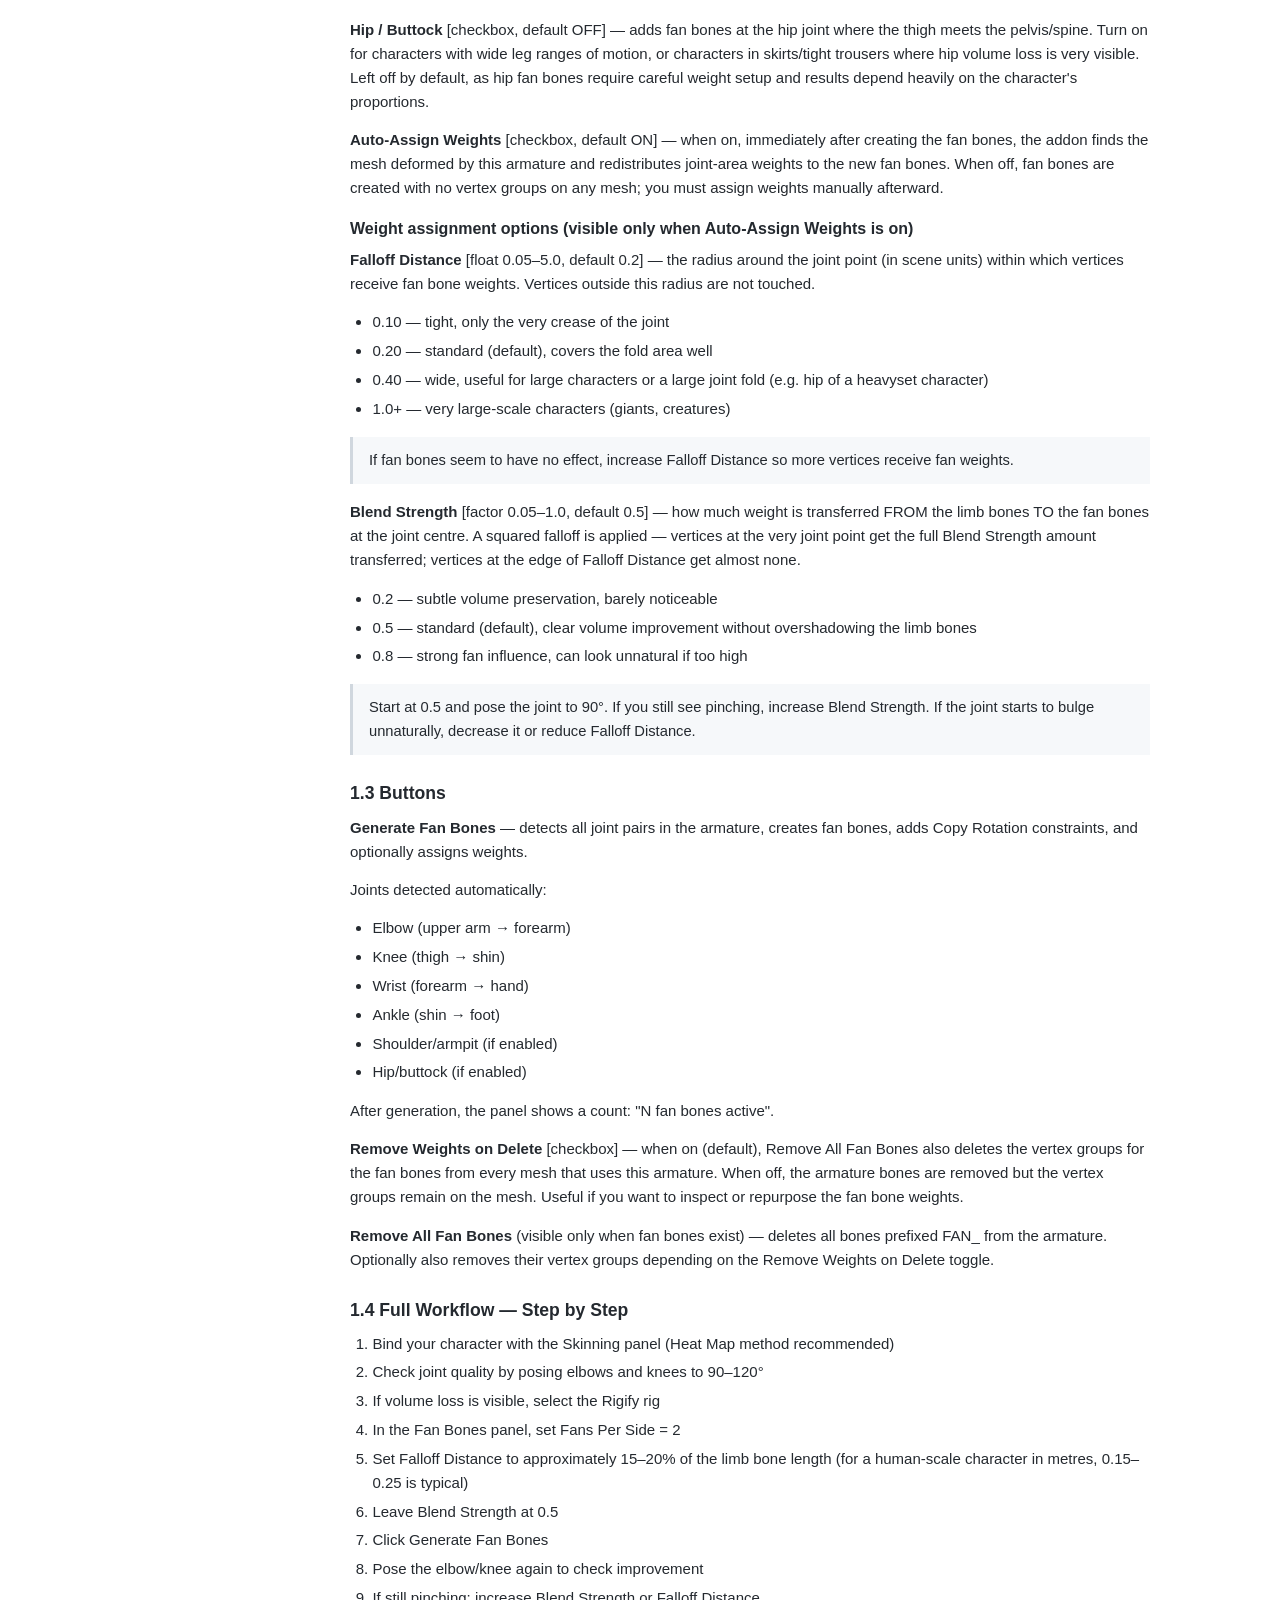
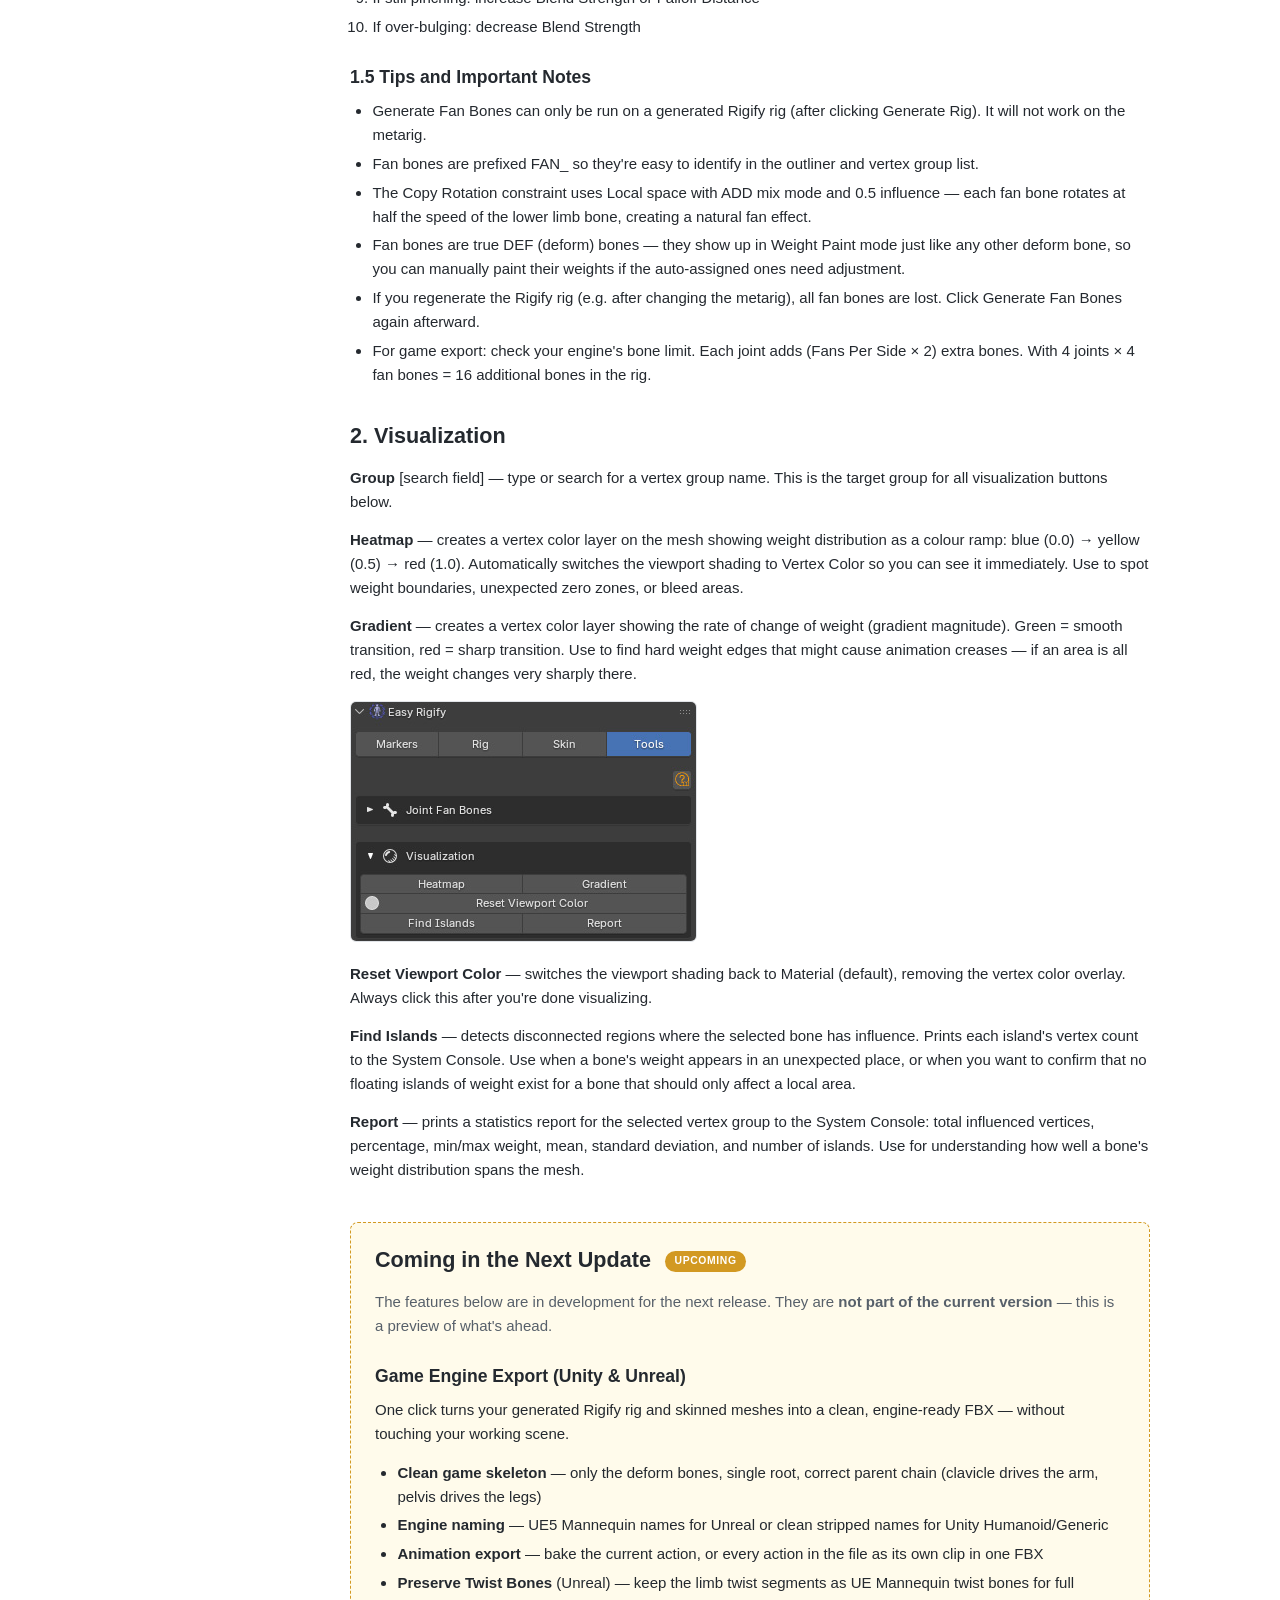
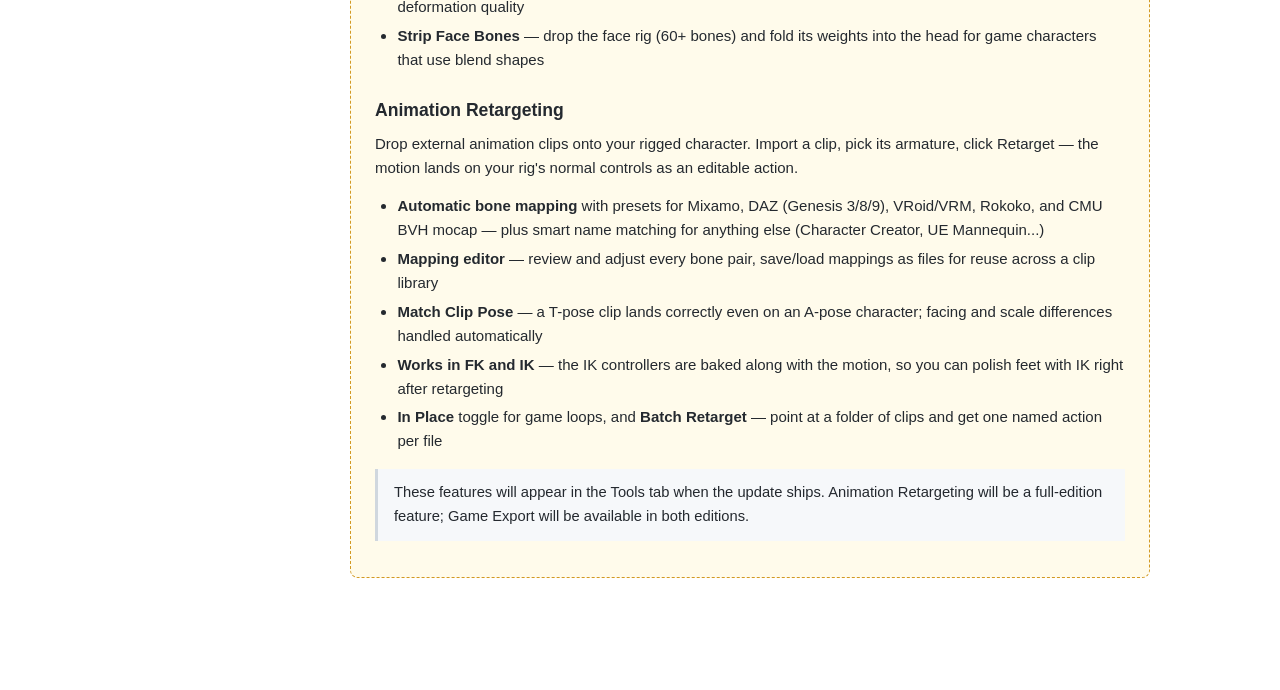
==== commit d04a7f3d: "docs: add export/retarget preview content" ====
--- a/docs/features.html
+++ b/docs/features.html
@@ -161,7 +161,7 @@
                 <p>One click turns your generated Rigify rig and skinned meshes into a clean, engine-ready FBX — without touching your working scene.</p>
                 <ul>
                     <li><strong>Clean game skeleton</strong> — only the deform bones, single root, correct parent chain (clavicle drives the arm, pelvis drives the legs)</li>
-                    <li><strong>Engine naming</strong> — UE5 Mannequin names for Unreal (<code>upperarm_l</code>, <code>calf_r</code>, <code>spine_01</code>...) or clean stripped names for Unity Humanoid/Generic</li>
+                    <li><strong>Engine naming</strong> — UE5 Mannequin names for Unreal or clean stripped names for Unity Humanoid/Generic</li>
                     <li><strong>Animation export</strong> — bake the current action, or every action in the file as its own clip in one FBX</li>
                     <li><strong>Preserve Twist Bones</strong> (Unreal) — keep the limb twist segments as UE Mannequin twist bones for full deformation quality</li>
                     <li><strong>Strip Face Bones</strong> — drop the face rig (60+ bones) and fold its weights into the head for game characters that use blend shapes</li>
